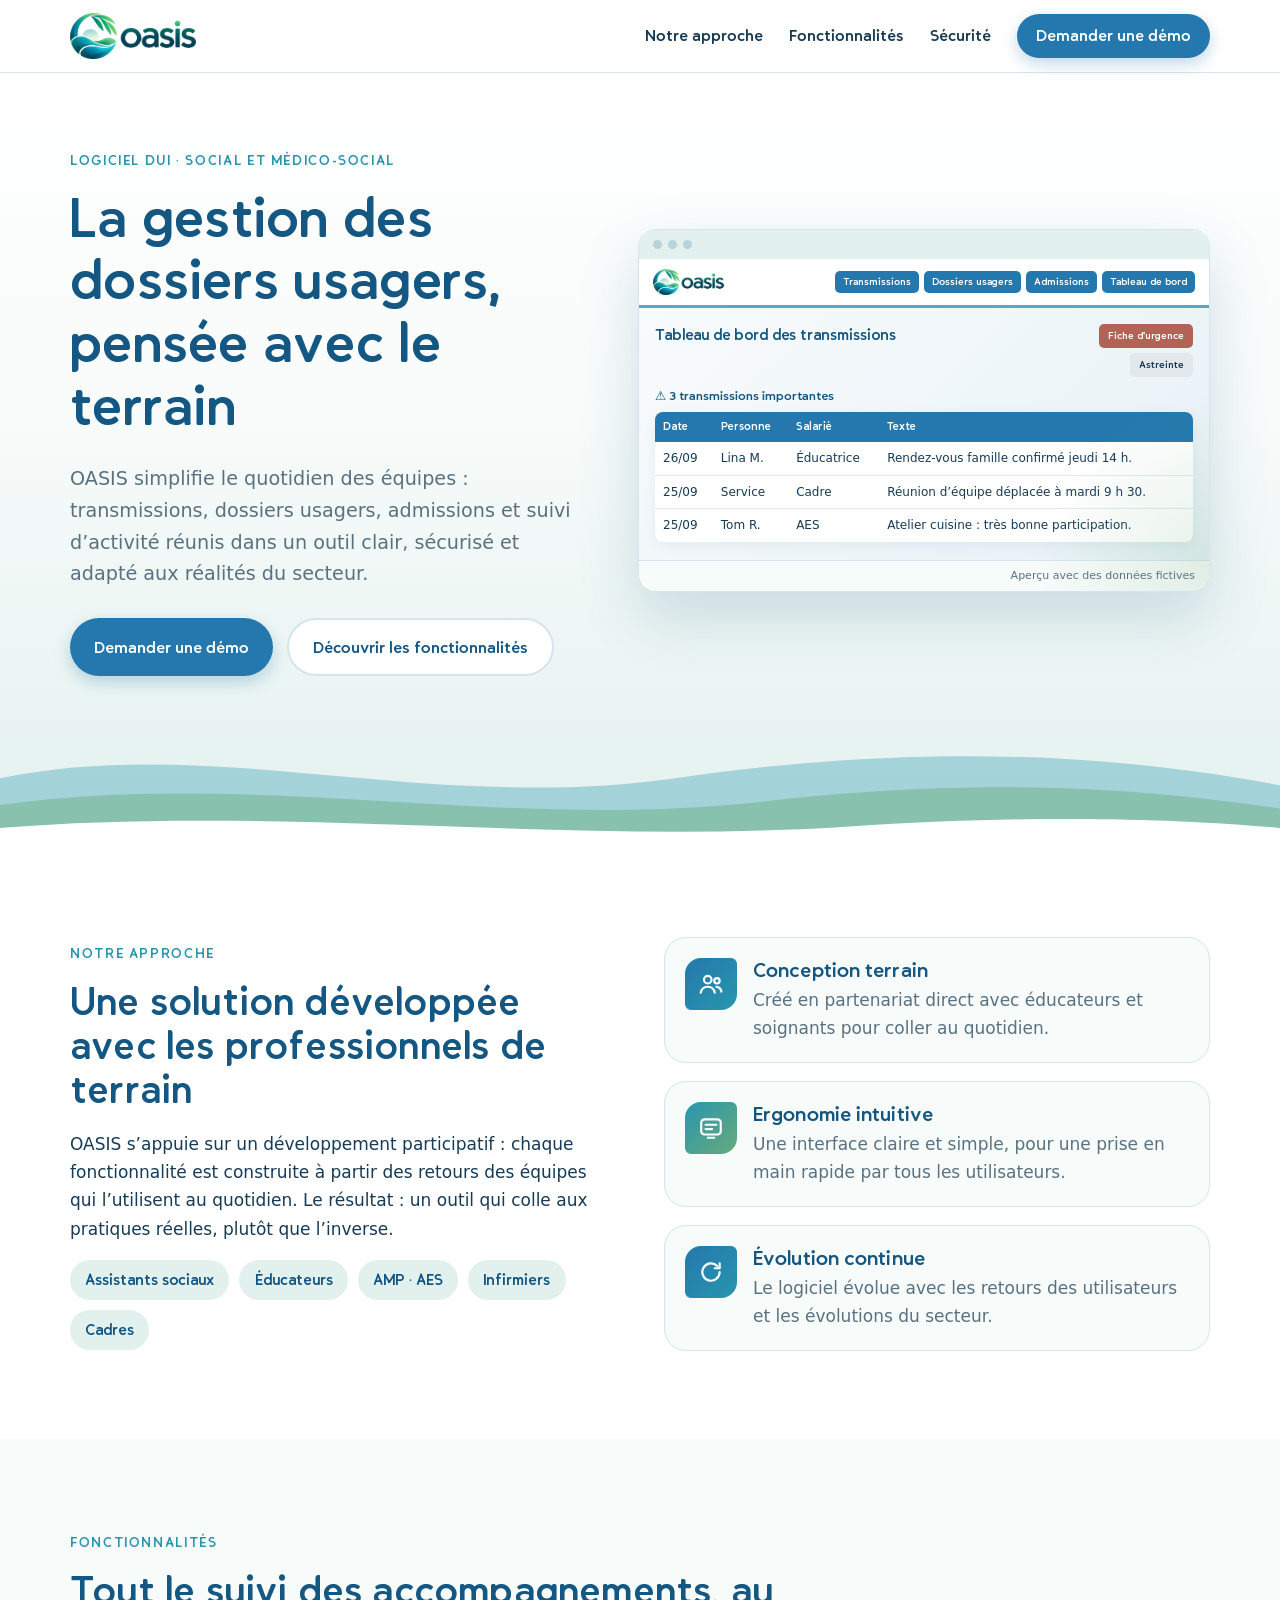
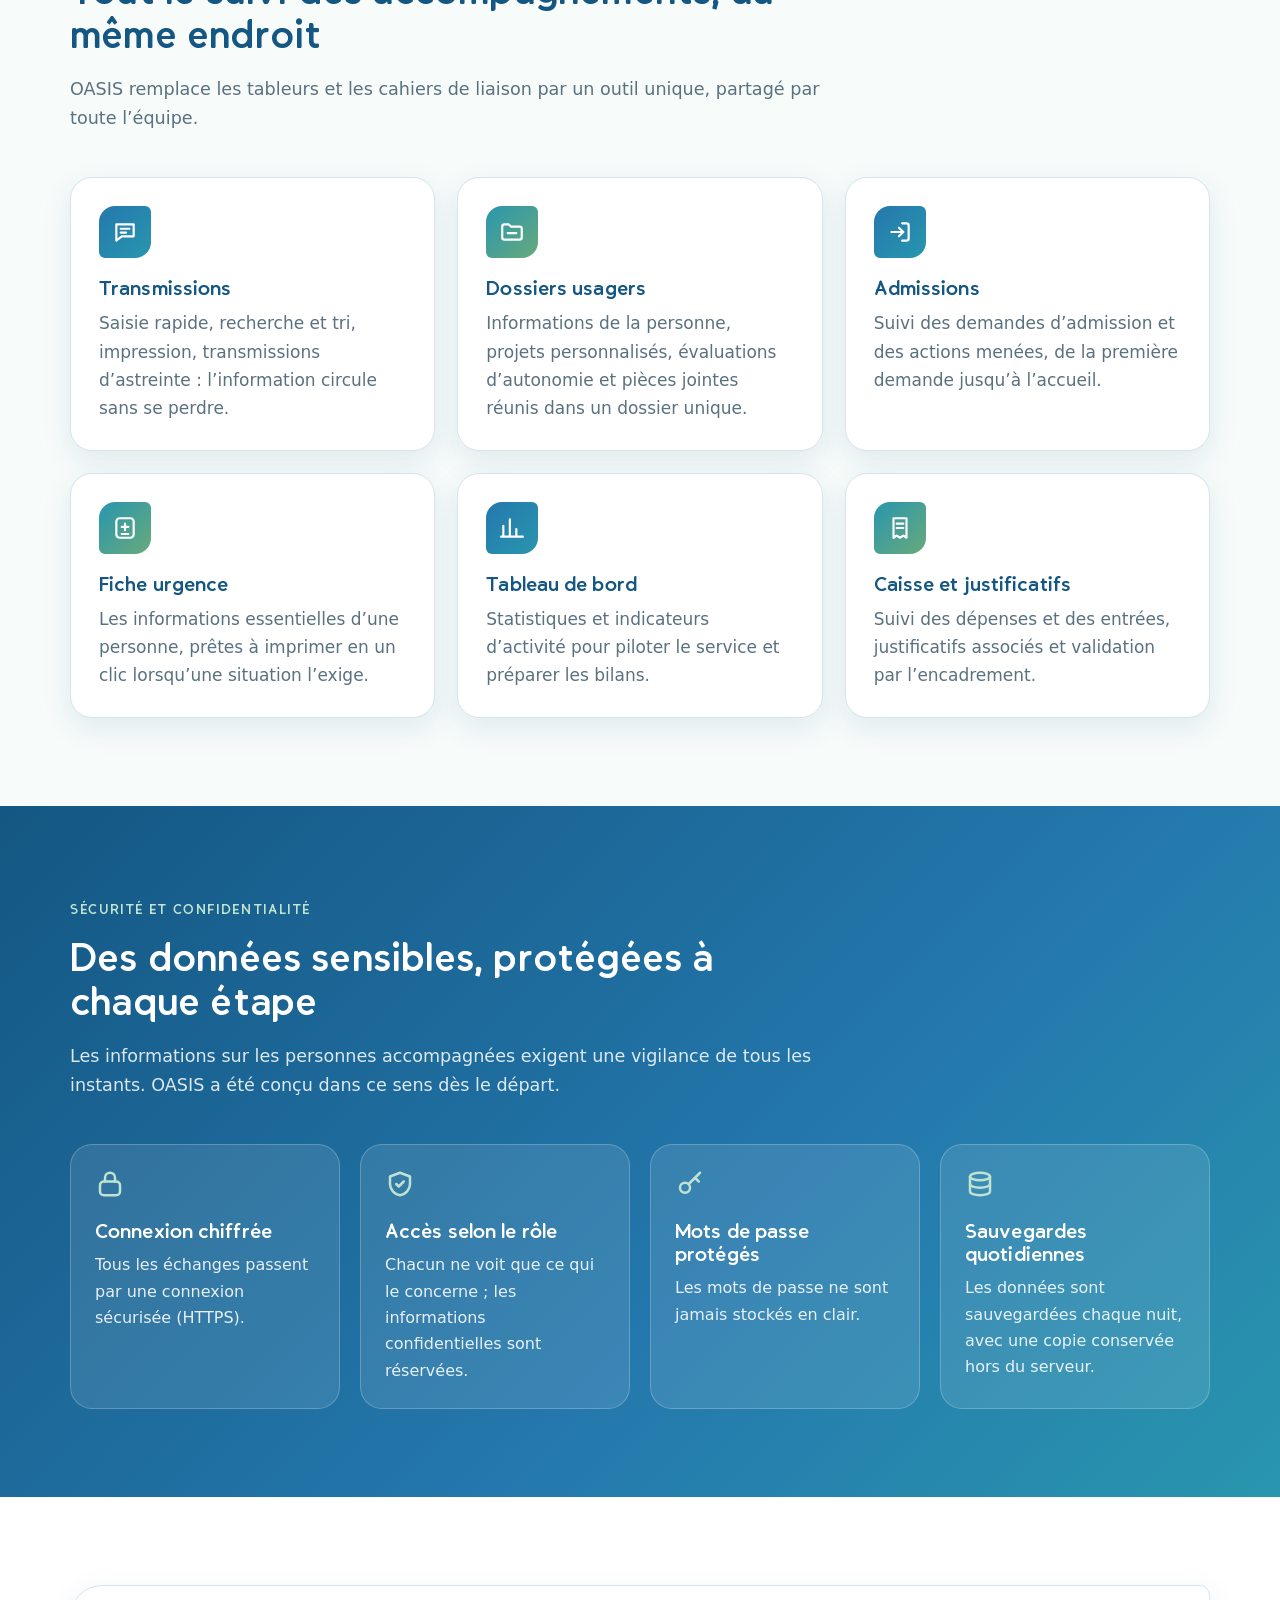
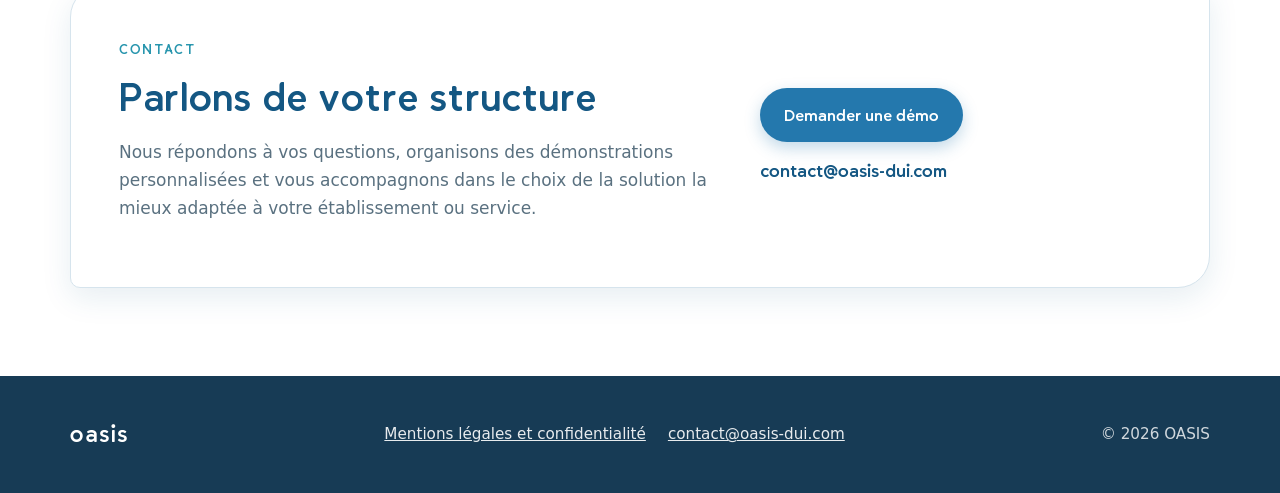
==== index.html @ 498d7416 "Site de présentation OASIS Page d'accueil (approche, fonctionnalités, sécurité, contact) et mentions" ====
<!DOCTYPE html>
<html lang="fr">
<head>
    <meta charset="utf-8">
    <meta name="viewport" content="width=device-width, initial-scale=1">
    <title>OASIS — Logiciel DUI pour le social et le médico-social</title>
    <meta name="description" content="OASIS, logiciel de dossier usager informatisé (DUI) conçu avec les équipes de terrain du social et du médico-social : transmissions, dossiers usagers, admissions, fiche urgence, tableau de bord.">
    <link rel="canonical" href="https://www.oasis-dui.com/">
    <meta property="og:title" content="OASIS — Logiciel DUI pour le social et le médico-social">
    <meta property="og:description" content="Un logiciel de dossier usager informatisé pensé avec et pour les équipes de terrain.">
    <meta property="og:image" content="https://www.oasis-dui.com/assets/img/logo-oasis.png">
    <meta property="og:type" content="website">
    <meta name="theme-color" content="#145783">
    <link rel="icon" type="image/png" sizes="32x32" href="assets/img/favicon-32.png">
    <link rel="apple-touch-icon" href="assets/img/apple-touch-icon.png">
    <link rel="preload" href="assets/fonts/Oasis-Bold.woff" as="font" type="font/woff" crossorigin>
    <link rel="stylesheet" href="assets/css/style.css">
</head>
<body>
<a class="lien-evitement" href="#contenu">Aller au contenu</a>

<header class="entete">
    <div class="conteneur">
        <a class="entete-logo" href="./" aria-label="OASIS, accueil">
            <img src="assets/img/logo-oasis-640.png" alt="OASIS" width="640" height="233">
        </a>
        <nav class="navigation" aria-label="Navigation principale">
            <a href="#approche">Notre approche</a>
            <a href="#fonctionnalites">Fonctionnalités</a>
            <a href="#securite">Sécurité</a>
            <a class="bouton bouton-principal" href="#contact">Demander une démo</a>
        </nav>
    </div>
</header>

<main id="contenu">

    <!-- Héros -->
    <section class="heros">
        <div class="conteneur heros-grille">
            <div>
                <span class="surtitre">Logiciel DUI · social et médico-social</span>
                <h1>La gestion des dossiers usagers, pensée avec le terrain</h1>
                <p class="accroche">OASIS simplifie le quotidien des équipes : transmissions, dossiers usagers, admissions et suivi d’activité réunis dans un outil clair, sécurisé et adapté aux réalités du secteur.</p>
                <div class="heros-actions">
                    <a class="bouton bouton-principal" href="#contact">Demander une démo</a>
                    <a class="bouton bouton-secondaire" href="#fonctionnalites">Découvrir les fonctionnalités</a>
                </div>
            </div>
            <figure class="maquette" role="img" aria-label="Aperçu du tableau de bord des transmissions d’OASIS (données fictives)">
                <div class="maquette-barre" aria-hidden="true"><span></span><span></span><span></span></div>
                <div class="maquette-app" aria-hidden="true">
                    <div class="maquette-entete">
                        <img src="assets/img/logo-oasis-640.png" alt="" width="640" height="233">
                        <div class="maquette-menu">
                            <span>Transmissions</span><span>Dossiers usagers</span><span>Admissions</span><span>Tableau de bord</span>
                        </div>
                    </div>
                    <div class="maquette-corps">
                        <div class="maquette-titre">
                            <strong>Tableau de bord des transmissions</strong>
                            <div class="maquette-boutons">
                                <span class="maquette-urgence">Fiche d’urgence</span>
                                <span class="maquette-astreinte">Astreinte</span>
                            </div>
                        </div>
                        <p class="maquette-alerte">⚠ 3 transmissions importantes</p>
                        <table>
                            <thead><tr><th>Date</th><th>Personne</th><th class="col-salarie">Salarié</th><th>Texte</th></tr></thead>
                            <tbody>
                                <tr><td>26/09</td><td>Lina M.</td><td class="col-salarie">Éducatrice</td><td>Rendez-vous famille confirmé jeudi 14 h.</td></tr>
                                <tr><td>25/09</td><td>Service</td><td class="col-salarie">Cadre</td><td>Réunion d’équipe déplacée à mardi 9 h 30.</td></tr>
                                <tr><td>25/09</td><td>Tom R.</td><td class="col-salarie">AES</td><td>Atelier cuisine : très bonne participation.</td></tr>
                            </tbody>
                        </table>
                    </div>
                </div>
                <figcaption>Aperçu avec des données fictives</figcaption>
            </figure>
        </div>
        <svg class="vagues" viewBox="0 0 1440 150" preserveAspectRatio="none" aria-hidden="true">
            <path fill="#2996ae" fill-opacity=".35" d="M0,70 C240,20 480,110 760,70 C1020,32 1240,40 1440,78 L1440,150 L0,150 Z"/>
            <path fill="#68aa7b" fill-opacity=".45" d="M0,100 C300,60 560,130 860,96 C1120,66 1300,84 1440,104 L1440,150 L0,150 Z"/>
            <path fill="#ffffff" d="M0,126 C320,100 640,146 960,124 C1180,110 1330,116 1440,126 L1440,150 L0,150 Z"/>
        </svg>
    </section>

    <!-- Approche terrain -->
    <section class="section section-claire" id="approche">
        <div class="conteneur approche-grille">
            <div>
                <span class="surtitre">Notre approche</span>
                <h2>Une solution développée avec les professionnels de terrain</h2>
                <p>OASIS s’appuie sur un développement participatif : chaque fonctionnalité est construite à partir des retours des équipes qui l’utilisent au quotidien. Le résultat : un outil qui colle aux pratiques réelles, plutôt que l’inverse.</p>
                <ul class="metiers" aria-label="Métiers associés à la conception">
                    <li>Assistants sociaux</li>
                    <li>Éducateurs</li>
                    <li>AMP · AES</li>
                    <li>Infirmiers</li>
                    <li>Cadres</li>
                </ul>
            </div>
            <div class="valeurs">
                <div class="valeur">
                    <div class="pastille" aria-hidden="true">
                        <svg viewBox="0 0 24 24" fill="none" stroke="currentColor" stroke-width="2" stroke-linecap="round" stroke-linejoin="round"><circle cx="9" cy="8" r="3.5"/><path d="M2.5 20c.8-3.6 3.4-5.5 6.5-5.5s5.7 1.9 6.5 5.5"/><circle cx="17.5" cy="9" r="2.5"/><path d="M17 14.6c2.4.2 4 1.7 4.6 4.4"/></svg>
                    </div>
                    <div>
                        <h3>Conception terrain</h3>
                        <p>Créé en partenariat direct avec éducateurs et soignants pour coller au quotidien.</p>
                    </div>
                </div>
                <div class="valeur">
                    <div class="pastille pastille-verte" aria-hidden="true">
                        <svg viewBox="0 0 24 24" fill="none" stroke="currentColor" stroke-width="2" stroke-linecap="round" stroke-linejoin="round"><rect x="3" y="4" width="18" height="14" rx="3"/><path d="M7 9h10M7 13h6"/><path d="M9 21h6"/></svg>
                    </div>
                    <div>
                        <h3>Ergonomie intuitive</h3>
                        <p>Une interface claire et simple, pour une prise en main rapide par tous les utilisateurs.</p>
                    </div>
                </div>
                <div class="valeur">
                    <div class="pastille" aria-hidden="true">
                        <svg viewBox="0 0 24 24" fill="none" stroke="currentColor" stroke-width="2" stroke-linecap="round" stroke-linejoin="round"><path d="M20 12a8 8 0 1 1-2.3-5.6"/><path d="M20 4v4.5h-4.5"/></svg>
                    </div>
                    <div>
                        <h3>Évolution continue</h3>
                        <p>Le logiciel évolue avec les retours des utilisateurs et les évolutions du secteur.</p>
                    </div>
                </div>
            </div>
        </div>
    </section>

    <!-- Fonctionnalités -->
    <section class="section" id="fonctionnalites">
        <div class="conteneur">
            <div class="section-entete">
                <span class="surtitre">Fonctionnalités</span>
                <h2>Tout le suivi des accompagnements, au même endroit</h2>
                <p>OASIS remplace les tableurs et les cahiers de liaison par un outil unique, partagé par toute l’équipe.</p>
            </div>
            <div class="cartes">
                <article class="carte">
                    <div class="pastille" aria-hidden="true">
                        <svg viewBox="0 0 24 24" fill="none" stroke="currentColor" stroke-width="2" stroke-linecap="round" stroke-linejoin="round"><path d="M4 5h16v11H9l-5 4z"/><path d="M8 9h8M8 12.5h5"/></svg>
                    </div>
                    <h3>Transmissions</h3>
                    <p>Saisie rapide, recherche et tri, impression, transmissions d’astreinte : l’information circule sans se perdre.</p>
                </article>
                <article class="carte">
                    <div class="pastille pastille-verte" aria-hidden="true">
                        <svg viewBox="0 0 24 24" fill="none" stroke="currentColor" stroke-width="2" stroke-linecap="round" stroke-linejoin="round"><path d="M3 7a2 2 0 0 1 2-2h4l2 2h8a2 2 0 0 1 2 2v8a2 2 0 0 1-2 2H5a2 2 0 0 1-2-2z"/><path d="M8 13h8"/></svg>
                    </div>
                    <h3>Dossiers usagers</h3>
                    <p>Informations de la personne, projets personnalisés, évaluations d’autonomie et pièces jointes réunis dans un dossier unique.</p>
                </article>
                <article class="carte">
                    <div class="pastille" aria-hidden="true">
                        <svg viewBox="0 0 24 24" fill="none" stroke="currentColor" stroke-width="2" stroke-linecap="round" stroke-linejoin="round"><path d="M14 4h4a2 2 0 0 1 2 2v12a2 2 0 0 1-2 2h-4"/><path d="M4 12h11"/><path d="M11 8l4 4-4 4"/></svg>
                    </div>
                    <h3>Admissions</h3>
                    <p>Suivi des demandes d’admission et des actions menées, de la première demande jusqu’à l’accueil.</p>
                </article>
                <article class="carte">
                    <div class="pastille pastille-verte" aria-hidden="true">
                        <svg viewBox="0 0 24 24" fill="none" stroke="currentColor" stroke-width="2" stroke-linecap="round" stroke-linejoin="round"><rect x="4" y="3" width="16" height="18" rx="3"/><path d="M12 8v6M9 11h6"/><path d="M9 17.5h6"/></svg>
                    </div>
                    <h3>Fiche urgence</h3>
                    <p>Les informations essentielles d’une personne, prêtes à imprimer en un clic lorsqu’une situation l’exige.</p>
                </article>
                <article class="carte">
                    <div class="pastille" aria-hidden="true">
                        <svg viewBox="0 0 24 24" fill="none" stroke="currentColor" stroke-width="2" stroke-linecap="round" stroke-linejoin="round"><path d="M4 20V10M10 20V4M16 20v-7M22 20H2"/></svg>
                    </div>
                    <h3>Tableau de bord</h3>
                    <p>Statistiques et indicateurs d’activité pour piloter le service et préparer les bilans.</p>
                </article>
                <article class="carte">
                    <div class="pastille pastille-verte" aria-hidden="true">
                        <svg viewBox="0 0 24 24" fill="none" stroke="currentColor" stroke-width="2" stroke-linecap="round" stroke-linejoin="round"><path d="M6 3h12v18l-3-2-3 2-3-2-3 2z"/><path d="M9 8h6M9 12h6"/></svg>
                    </div>
                    <h3>Caisse et justificatifs</h3>
                    <p>Suivi des dépenses et des entrées, justificatifs associés et validation par l’encadrement.</p>
                </article>
            </div>
        </div>
    </section>

    <!-- Sécurité -->
    <section class="section securite" id="securite">
        <div class="conteneur">
            <div class="section-entete">
                <span class="surtitre">Sécurité et confidentialité</span>
                <h2>Des données sensibles, protégées à chaque étape</h2>
                <p>Les informations sur les personnes accompagnées exigent une vigilance de tous les instants. OASIS a été conçu dans ce sens dès le départ.</p>
            </div>
            <div class="garanties">
                <div class="garantie">
                    <svg viewBox="0 0 24 24" fill="none" stroke="currentColor" stroke-width="2" stroke-linecap="round" stroke-linejoin="round" aria-hidden="true"><rect x="4" y="10" width="16" height="11" rx="3"/><path d="M8 10V7a4 4 0 0 1 8 0v3"/></svg>
                    <h3>Connexion chiffrée</h3>
                    <p>Tous les échanges passent par une connexion sécurisée (HTTPS).</p>
                </div>
                <div class="garantie">
                    <svg viewBox="0 0 24 24" fill="none" stroke="currentColor" stroke-width="2" stroke-linecap="round" stroke-linejoin="round" aria-hidden="true"><path d="M12 3l8 3v6c0 4.5-3.4 8.2-8 9-4.6-.8-8-4.5-8-9V6z"/><path d="M9 12l2 2 4-4"/></svg>
                    <h3>Accès selon le rôle</h3>
                    <p>Chacun ne voit que ce qui le concerne ; les informations confidentielles sont réservées.</p>
                </div>
                <div class="garantie">
                    <svg viewBox="0 0 24 24" fill="none" stroke="currentColor" stroke-width="2" stroke-linecap="round" stroke-linejoin="round" aria-hidden="true"><circle cx="8" cy="15" r="4"/><path d="M11 12l9-9M16 7l3 3"/></svg>
                    <h3>Mots de passe protégés</h3>
                    <p>Les mots de passe ne sont jamais stockés en clair.</p>
                </div>
                <div class="garantie">
                    <svg viewBox="0 0 24 24" fill="none" stroke="currentColor" stroke-width="2" stroke-linecap="round" stroke-linejoin="round" aria-hidden="true"><ellipse cx="12" cy="6" rx="8" ry="3"/><path d="M4 6v6c0 1.7 3.6 3 8 3s8-1.3 8-3V6"/><path d="M4 12v6c0 1.7 3.6 3 8 3s8-1.3 8-3v-6"/></svg>
                    <h3>Sauvegardes quotidiennes</h3>
                    <p>Les données sont sauvegardées chaque nuit, avec une copie conservée hors du serveur.</p>
                </div>
            </div>
        </div>
    </section>

    <!-- Contact -->
    <section class="section section-claire" id="contact">
        <div class="conteneur">
            <div class="contact-bloc">
                <div>
                    <span class="surtitre">Contact</span>
                    <h2>Parlons de votre structure</h2>
                    <p>Nous répondons à vos questions, organisons des démonstrations personnalisées et vous accompagnons dans le choix de la solution la mieux adaptée à votre établissement ou service.</p>
                </div>
                <div class="contact-actions">
                    <a class="bouton bouton-principal" href="mailto:contact@oasis-dui.com?subject=Demande%20de%20d%C3%A9monstration%20OASIS">Demander une démo</a>
                    <a class="adresse-courriel" href="mailto:contact@oasis-dui.com">contact@oasis-dui.com</a>
                </div>
            </div>
        </div>
    </section>

</main>

<footer class="pied">
    <div class="conteneur">
        <span class="pied-marque">oasis</span>
        <nav class="pied-liens" aria-label="Liens du pied de page">
            <a href="mentions-legales.html">Mentions légales et confidentialité</a>
            <a href="mailto:contact@oasis-dui.com">contact@oasis-dui.com</a>
        </nav>
        <span>© 2026 OASIS</span>
    </div>
</footer>

</body>
</html>
---- assets/css/style.css ----
/* OASIS — site de présentation
   Identité : logo bleu/vert, police Oasis, palette apaisée (bleu pétrole, turquoise, vert doux) */

@font-face {
    font-family: "Oasis";
    src: url("../fonts/Oasis-Bold.woff") format("woff"),
         url("../fonts/Oasis-Bold.ttf") format("truetype");
    font-weight: 700;
    font-style: normal;
    font-display: swap;
}

:root {
    --petrole: #145783;
    --bleu: #2478ad;
    --turquoise: #2996ae;
    --vert: #68aa7b;
    --vert-fonce: #4c9b76;
    --encre: #173b55;
    --gris: #5a7180;
    --creme: #f7fbfa;
    --sable: #e3f1ee;
    --bord: #d6e4ed;
    --blanc: #ffffff;

    --titre: "Oasis", "Trebuchet MS", system-ui, sans-serif;
    --texte: system-ui, -apple-system, "Segoe UI", Roboto, "Helvetica Neue", Arial, sans-serif;

    --rayon: 22px;
    --ombre: 0 10px 30px rgba(20, 87, 131, .10);
    --largeur: 1140px;
}

* { box-sizing: border-box; }

html { scroll-behavior: smooth; scroll-padding-top: 84px; }

body {
    margin: 0;
    font-family: var(--texte);
    font-size: 1.0625rem;
    line-height: 1.65;
    color: var(--encre);
    background: var(--creme);
    -webkit-font-smoothing: antialiased;
}

img { max-width: 100%; height: auto; display: block; }

a { color: var(--bleu); }
a:hover { color: var(--petrole); }

h1, h2, h3 {
    font-family: var(--titre);
    font-weight: 700;
    color: var(--petrole);
    line-height: 1.15;
    margin: 0 0 .5em;
    letter-spacing: .005em;
}
h1 { font-size: clamp(2.1rem, 4.6vw, 3.4rem); }
h2 { font-size: clamp(1.7rem, 3.2vw, 2.4rem); }
h3 { font-size: 1.25rem; }

p { margin: 0 0 1em; }

.conteneur {
    width: min(var(--largeur), 100% - 32px);
    margin-inline: auto;
}

.surtitre {
    display: inline-block;
    font-family: var(--titre);
    font-size: .85rem;
    letter-spacing: .12em;
    text-transform: uppercase;
    color: var(--turquoise);
    margin-bottom: .9rem;
}

.lien-evitement {
    position: absolute;
    left: -9999px;
}
.lien-evitement:focus {
    left: 16px; top: 12px; z-index: 100;
    background: var(--blanc); padding: 8px 14px; border-radius: 8px;
}

/* ---------- Boutons ---------- */
.bouton {
    display: inline-flex;
    align-items: center;
    gap: .5em;
    padding: .85em 1.5em;
    border-radius: 999px;
    font-family: var(--titre);
    font-size: 1rem;
    text-decoration: none;
    transition: background .18s ease, transform .18s ease, box-shadow .18s ease;
}
.bouton-principal {
    background: var(--bleu);
    color: var(--blanc);
    box-shadow: 0 6px 16px rgba(36, 120, 173, .28);
}
.bouton-principal:hover { background: var(--petrole); color: var(--blanc); transform: translateY(-1px); }
.bouton-secondaire {
    background: var(--blanc);
    color: var(--petrole);
    border: 2px solid var(--bord);
}
.bouton-secondaire:hover { border-color: var(--turquoise); color: var(--petrole); }
.bouton:focus-visible { outline: 3px solid var(--turquoise); outline-offset: 3px; }

/* ---------- En-tête ---------- */
.entete {
    position: sticky;
    top: 0;
    z-index: 50;
    background: rgba(255, 255, 255, .94);
    backdrop-filter: blur(8px);
    border-bottom: 1px solid var(--bord);
}
.entete .conteneur {
    display: flex;
    align-items: center;
    justify-content: space-between;
    gap: 20px;
    min-height: 72px;
}
.entete-logo img { height: 46px; width: auto; }
.navigation { display: flex; align-items: center; gap: 26px; }
.navigation a {
    font-family: var(--titre);
    font-size: .98rem;
    color: var(--encre);
    text-decoration: none;
}
.navigation a:hover { color: var(--bleu); }
.navigation .bouton { padding: .6em 1.2em; color: var(--blanc); }

/* ---------- Héros ---------- */
.heros {
    position: relative;
    background: linear-gradient(180deg, var(--blanc) 0%, var(--creme) 45%, var(--sable) 100%);
    padding: 72px 0 0;
    overflow: hidden;
}
.heros-grille {
    display: grid;
    grid-template-columns: 1fr 1.1fr;
    align-items: center;
    gap: 48px;
}
.heros .accroche {
    font-size: 1.2rem;
    color: var(--gris);
    max-width: 34em;
}
.heros-actions { display: flex; flex-wrap: wrap; gap: 14px; margin-top: 28px; }
.vagues { display: block; width: 100%; height: auto; margin-top: 40px; }

/* Maquette de l'application (données fictives), reprend le style réel d'OASIS */
.maquette {
    position: relative;
    margin: 0;
    border-radius: 18px;
    background: var(--blanc);
    border: 1px solid var(--bord);
    box-shadow: 0 24px 60px rgba(20, 87, 131, .18);
    overflow: hidden;
    font-size: 12px;
    line-height: 1.4;
}
.maquette::before {
    content: "";
    position: absolute;
    inset: auto -30% -40% auto;
    width: 60%;
    aspect-ratio: 1;
    border-radius: 50%;
    background: radial-gradient(circle, rgba(104, 170, 123, .16), transparent 70%);
    pointer-events: none;
}
.maquette-barre { display: flex; gap: 6px; padding: 10px 14px; background: var(--sable); }
.maquette-barre span { width: 9px; height: 9px; border-radius: 50%; background: #b9d3dc; }
.maquette-entete {
    display: flex;
    align-items: center;
    justify-content: space-between;
    gap: 12px;
    padding: 10px 14px;
    border-bottom: 3px solid #58a8c1;
}
.maquette-entete img { height: 26px; width: auto; }
.maquette-menu { display: flex; gap: 5px; flex-wrap: wrap; justify-content: flex-end; }
.maquette-menu span {
    padding: 4px 8px;
    border-radius: 5px;
    background: var(--bleu);
    color: var(--blanc);
    font-family: var(--titre);
    font-size: 10px;
}
.maquette-corps { padding: 16px 16px 18px; background: linear-gradient(135deg, #f8fbfd 0%, #e7f1f6 100%); }
.maquette-titre { display: flex; align-items: flex-start; justify-content: space-between; gap: 10px; }
.maquette-titre strong { font-family: var(--titre); color: var(--petrole); font-size: 15px; }
.maquette-boutons { display: grid; gap: 5px; justify-items: end; }
.maquette-urgence, .maquette-astreinte {
    padding: 5px 9px;
    border-radius: 5px;
    font-family: var(--titre);
    font-size: 10px;
    white-space: nowrap;
}
.maquette-urgence { background: #b36355; color: var(--blanc); }
.maquette-astreinte { background: #e3e8ec; color: var(--encre); }
.maquette-alerte { margin: 10px 0 8px; font-family: var(--titre); color: var(--petrole); font-size: 12.5px; }
.maquette table {
    width: 100%;
    border-collapse: collapse;
    background: var(--blanc);
    border-radius: 8px;
    overflow: hidden;
    box-shadow: 0 4px 14px rgba(20, 87, 131, .07);
}
.maquette th {
    background: var(--bleu);
    color: var(--blanc);
    text-align: left;
    padding: 7px 8px;
    font-family: var(--titre);
    font-size: 11px;
}
.maquette td { padding: 8px; border-bottom: 1px solid #e1e9f0; vertical-align: top; color: var(--encre); }
.maquette tr:last-child td { border-bottom: 0; }
.maquette figcaption {
    padding: 7px 14px;
    font-size: 11px;
    color: var(--gris);
    background: var(--creme);
    border-top: 1px solid var(--bord);
    text-align: right;
}

/* ---------- Sections ---------- */
.section { padding: 88px 0; }
.section-claire { background: var(--blanc); }
.section-entete { max-width: 46em; margin-bottom: 44px; }
.section-entete p { color: var(--gris); font-size: 1.1rem; }

/* Approche terrain */
.approche-grille {
    display: grid;
    grid-template-columns: 1fr 1fr;
    gap: 48px;
    align-items: center;
}
.metiers { display: flex; flex-wrap: wrap; gap: 10px; list-style: none; padding: 0; margin: 0; }
.metiers li {
    padding: .5em 1em;
    border-radius: 999px;
    background: var(--sable);
    color: var(--petrole);
    font-family: var(--titre);
    font-size: .95rem;
}
.valeurs { display: grid; gap: 18px; }
.valeur {
    display: grid;
    grid-template-columns: 52px 1fr;
    gap: 16px;
    padding: 20px;
    border-radius: var(--rayon);
    background: var(--creme);
    border: 1px solid var(--bord);
}
.valeur h3 { margin-bottom: .25em; }
.valeur p { margin: 0; color: var(--gris); }

.pastille {
    display: grid;
    place-items: center;
    width: 52px;
    height: 52px;
    border-radius: 16px 6px 16px 6px;
    background: linear-gradient(135deg, var(--bleu), var(--turquoise));
    color: var(--blanc);
}
.pastille svg { width: 26px; height: 26px; }
.pastille-verte { background: linear-gradient(135deg, var(--turquoise), var(--vert)); }

/* Fonctionnalités */
.cartes {
    display: grid;
    grid-template-columns: repeat(3, 1fr);
    gap: 22px;
}
.carte {
    padding: 28px;
    border-radius: var(--rayon);
    background: var(--blanc);
    border: 1px solid var(--bord);
    box-shadow: var(--ombre);
    transition: transform .2s ease, box-shadow .2s ease;
}
.carte:hover { transform: translateY(-3px); box-shadow: 0 16px 36px rgba(20, 87, 131, .14); }
.carte .pastille { margin-bottom: 18px; }
.carte p { color: var(--gris); margin: 0; }

/* Sécurité */
.securite {
    position: relative;
    background: linear-gradient(135deg, var(--petrole) 0%, var(--bleu) 60%, var(--turquoise) 100%);
    color: var(--blanc);
}
.securite h2, .securite h3 { color: var(--blanc); }
.securite .surtitre { color: #bfe3d0; }
.securite .section-entete p { color: rgba(255, 255, 255, .85); }
.garanties {
    display: grid;
    grid-template-columns: repeat(4, 1fr);
    gap: 20px;
}
.garantie {
    padding: 24px;
    border-radius: var(--rayon);
    background: rgba(255, 255, 255, .10);
    border: 1px solid rgba(255, 255, 255, .22);
}
.garantie svg { width: 30px; height: 30px; color: #bfe3d0; margin-bottom: 12px; }
.garantie p { margin: 0; color: rgba(255, 255, 255, .88); font-size: 1rem; }

/* Contact */
.contact-bloc {
    display: grid;
    grid-template-columns: 1.2fr .8fr;
    gap: 40px;
    align-items: center;
    padding: 48px;
    border-radius: 32px 10px 32px 10px;
    background: var(--blanc);
    border: 1px solid var(--bord);
    box-shadow: var(--ombre);
}
.contact-bloc p { color: var(--gris); }
.contact-actions { display: grid; gap: 14px; justify-items: start; }
.contact-actions .adresse-courriel {
    font-family: var(--titre);
    font-size: 1.1rem;
    color: var(--petrole);
    text-decoration: none;
}

/* Pied de page */
.pied {
    background: var(--encre);
    color: rgba(255, 255, 255, .8);
    padding: 40px 0;
    font-size: .95rem;
}
.pied .conteneur {
    display: flex;
    flex-wrap: wrap;
    align-items: center;
    justify-content: space-between;
    gap: 20px;
}
.pied a { color: rgba(255, 255, 255, .9); }
.pied a:hover { color: var(--blanc); }
.pied-marque { font-family: var(--titre); font-size: 1.4rem; color: var(--blanc); letter-spacing: .04em; }
.pied-liens { display: flex; gap: 22px; flex-wrap: wrap; }

/* Pages légales */
.page-legale { padding: 64px 0 88px; }
.page-legale .conteneur { max-width: 820px; }
.page-legale h2 { font-size: 1.5rem; margin-top: 2em; }
.page-legale dl { display: grid; grid-template-columns: 220px 1fr; gap: 8px 20px; margin: 0; }
.page-legale dt { font-weight: 600; color: var(--petrole); }
.page-legale dd { margin: 0; }
.a-completer {
    background: #fff2c4;
    border-radius: 4px;
    padding: 0 .3em;
}

/* ---------- Adaptation écrans ---------- */
@media (max-width: 960px) {
    .cartes { grid-template-columns: repeat(2, 1fr); }
    .garanties { grid-template-columns: repeat(2, 1fr); }
}

@media (max-width: 760px) {
    .navigation a:not(.bouton) { display: none; }
    .entete-logo img { height: 38px; }
    .heros { padding-top: 44px; }
    .heros-grille, .approche-grille, .contact-bloc { grid-template-columns: 1fr; }
    .maquette-menu span:nth-child(n+3), .col-salarie { display: none; }
    .section { padding: 64px 0; }
    .cartes, .garanties { grid-template-columns: 1fr; }
    .contact-bloc { padding: 28px 22px; }
    .page-legale dl { grid-template-columns: 1fr; }
    .page-legale dt { margin-top: 10px; }
}

@media (prefers-reduced-motion: reduce) {
    html { scroll-behavior: auto; }
    * { transition: none !important; }
}
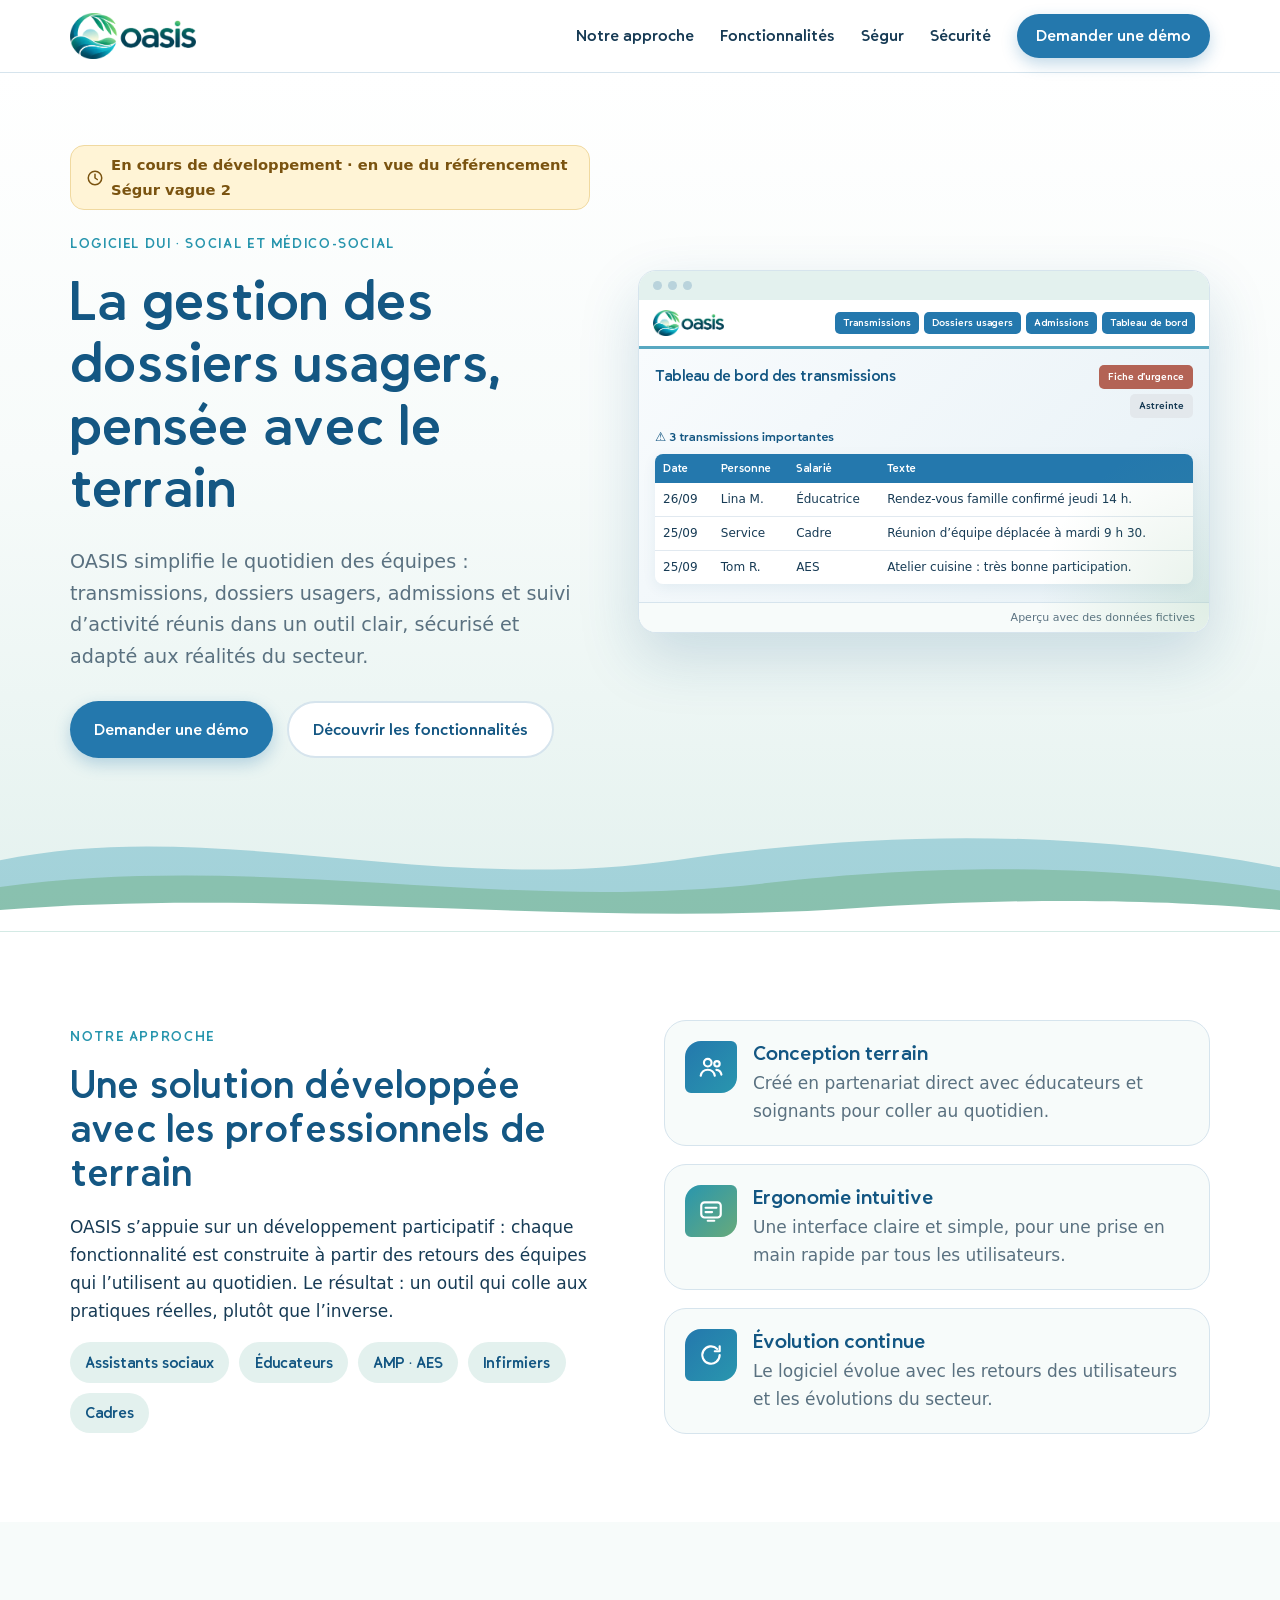
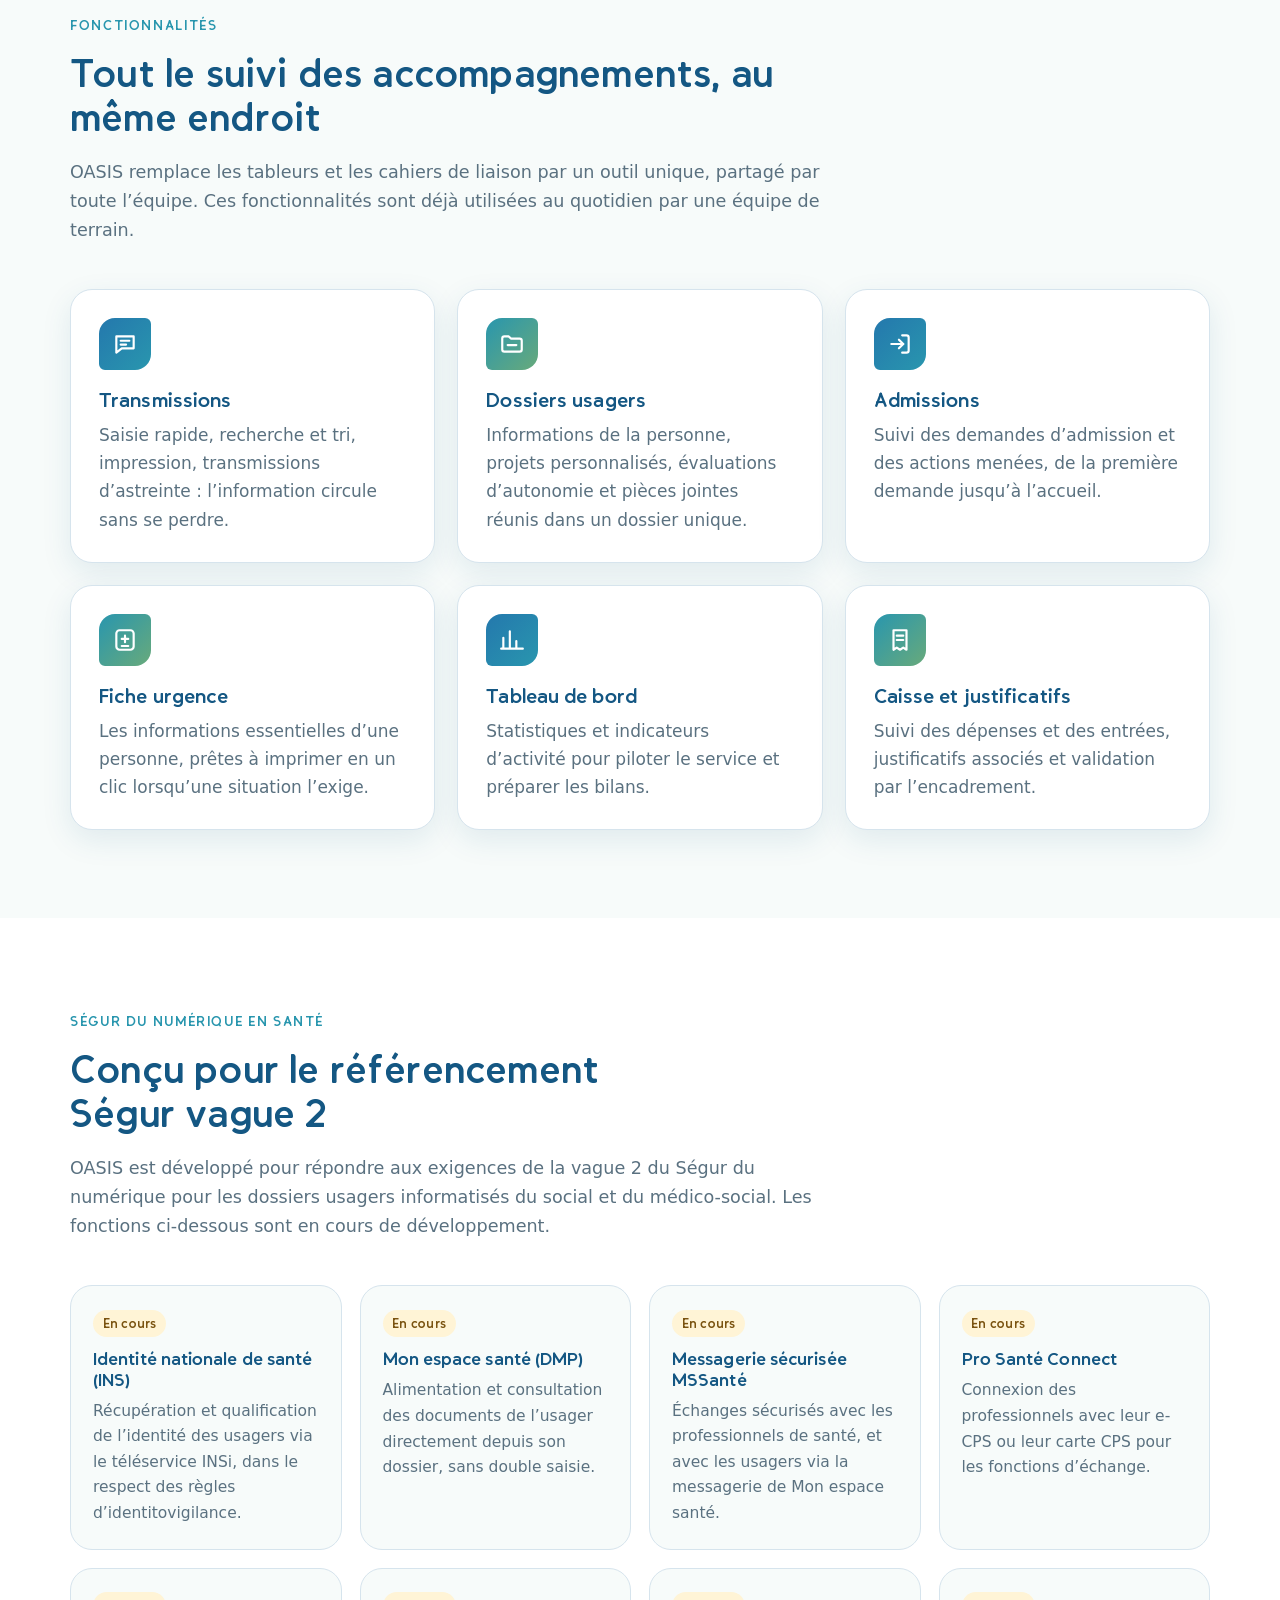
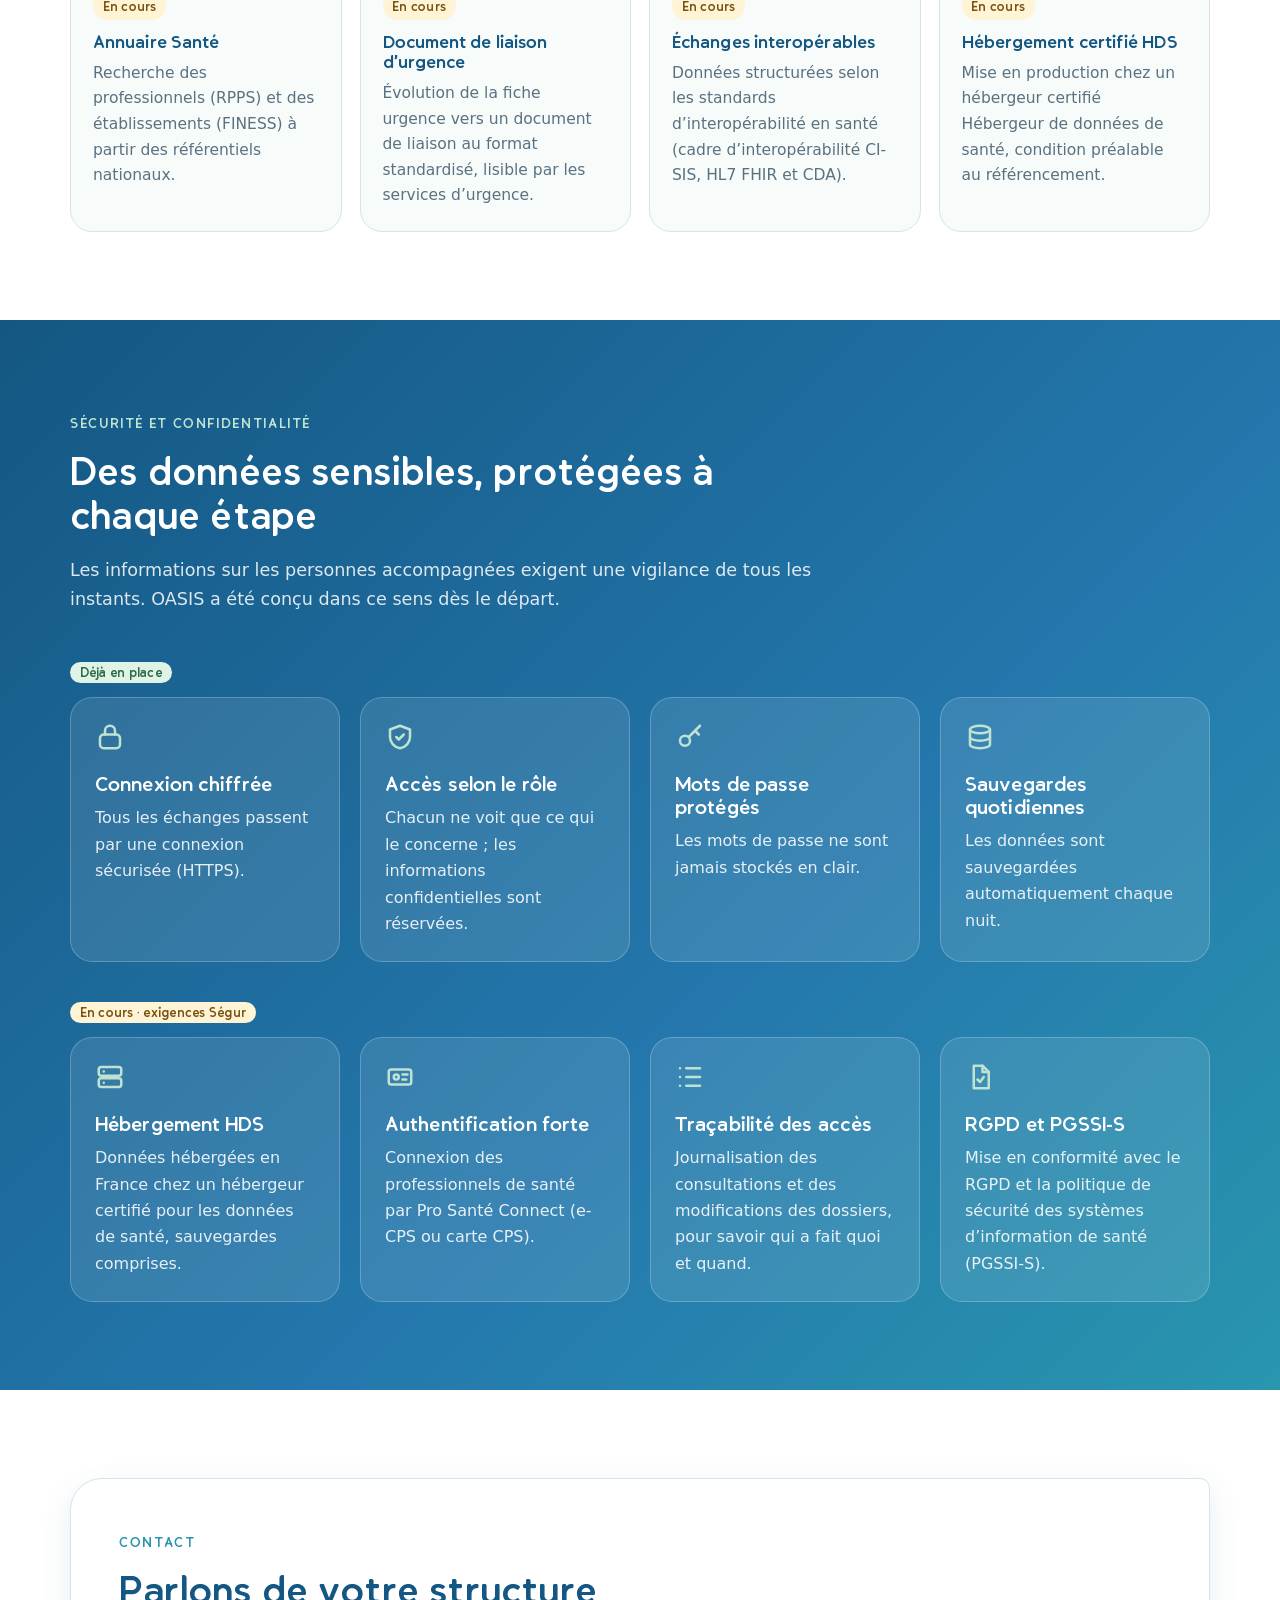
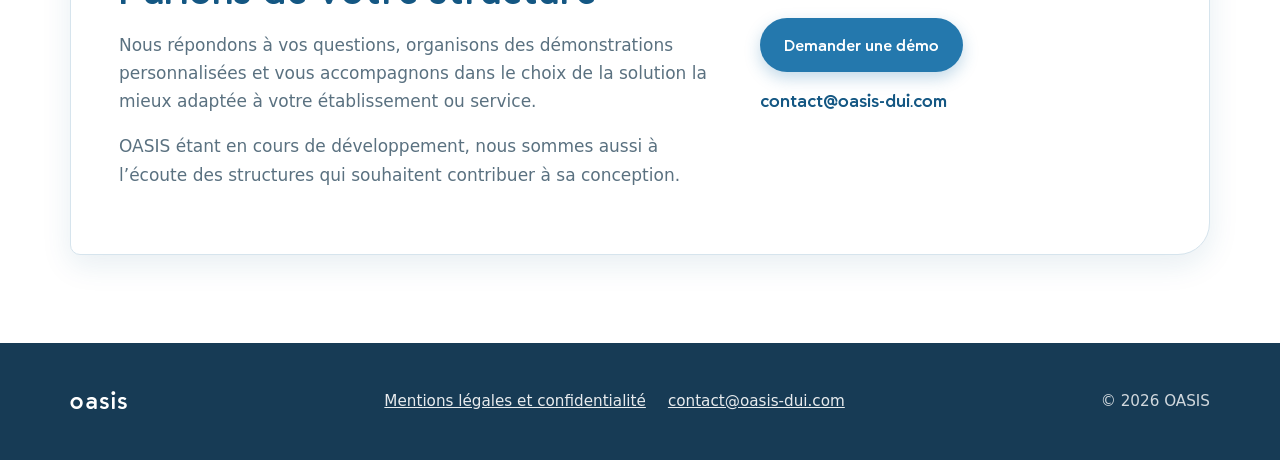
==== commit d9bba3c4: "Statut de développement et feuille de route Ségur vague 2 Bandeau « en cours de développement », sec" ====
--- a/index.html
+++ b/index.html
@@ -4,10 +4,10 @@
     <meta charset="utf-8">
     <meta name="viewport" content="width=device-width, initial-scale=1">
     <title>OASIS — Logiciel DUI pour le social et le médico-social</title>
-    <meta name="description" content="OASIS, logiciel de dossier usager informatisé (DUI) conçu avec les équipes de terrain du social et du médico-social : transmissions, dossiers usagers, admissions, fiche urgence, tableau de bord.">
+    <meta name="description" content="OASIS, logiciel de dossier usager informatisé (DUI) conçu avec les équipes de terrain du social et du médico-social, en cours de développement en vue du référencement Ségur du numérique en santé (vague 2).">
     <link rel="canonical" href="https://www.oasis-dui.com/">
     <meta property="og:title" content="OASIS — Logiciel DUI pour le social et le médico-social">
-    <meta property="og:description" content="Un logiciel de dossier usager informatisé pensé avec et pour les équipes de terrain.">
+    <meta property="og:description" content="Un logiciel de dossier usager informatisé pensé avec et pour les équipes de terrain, développé en vue du référencement Ségur vague 2.">
     <meta property="og:image" content="https://www.oasis-dui.com/assets/img/logo-oasis.png">
     <meta property="og:type" content="website">
     <meta name="theme-color" content="#145783">
@@ -27,6 +27,7 @@
         <nav class="navigation" aria-label="Navigation principale">
             <a href="#approche">Notre approche</a>
             <a href="#fonctionnalites">Fonctionnalités</a>
+            <a href="#segur">Ségur</a>
             <a href="#securite">Sécurité</a>
             <a class="bouton bouton-principal" href="#contact">Demander une démo</a>
         </nav>
@@ -39,6 +40,10 @@
     <section class="heros">
         <div class="conteneur heros-grille">
             <div>
+                <p class="statut-projet">
+                    <svg viewBox="0 0 24 24" fill="none" stroke="currentColor" stroke-width="2" stroke-linecap="round" stroke-linejoin="round" aria-hidden="true"><circle cx="12" cy="12" r="9"/><path d="M12 7v5l3 2"/></svg>
+                    En cours de développement · en vue du référencement Ségur&nbsp;vague&nbsp;2
+                </p>
                 <span class="surtitre">Logiciel DUI · social et médico-social</span>
                 <h1>La gestion des dossiers usagers, pensée avec le terrain</h1>
                 <p class="accroche">OASIS simplifie le quotidien des équipes : transmissions, dossiers usagers, admissions et suivi d’activité réunis dans un outil clair, sécurisé et adapté aux réalités du secteur.</p>
@@ -138,7 +143,7 @@
             <div class="section-entete">
                 <span class="surtitre">Fonctionnalités</span>
                 <h2>Tout le suivi des accompagnements, au même endroit</h2>
-                <p>OASIS remplace les tableurs et les cahiers de liaison par un outil unique, partagé par toute l’équipe.</p>
+                <p>OASIS remplace les tableurs et les cahiers de liaison par un outil unique, partagé par toute l’équipe. Ces fonctionnalités sont déjà utilisées au quotidien par une équipe de terrain.</p>
             </div>
             <div class="cartes">
                 <article class="carte">
@@ -182,6 +187,59 @@
                     </div>
                     <h3>Caisse et justificatifs</h3>
                     <p>Suivi des dépenses et des entrées, justificatifs associés et validation par l’encadrement.</p>
+                </article>
+            </div>
+        </div>
+    </section>
+
+    <!-- Ségur -->
+    <section class="section section-claire" id="segur">
+        <div class="conteneur">
+            <div class="section-entete">
+                <span class="surtitre">Ségur du numérique en santé</span>
+                <h2>Conçu pour le référencement Ségur&nbsp;vague&nbsp;2</h2>
+                <p>OASIS est développé pour répondre aux exigences de la vague&nbsp;2 du Ségur du numérique pour les dossiers usagers informatisés du social et du médico-social. Les fonctions ci-dessous sont en cours de développement.</p>
+            </div>
+            <div class="feuille-route">
+                <article class="jalon">
+                    <span class="etiquette etiquette-encours">En cours</span>
+                    <h3>Identité nationale de santé (INS)</h3>
+                    <p>Récupération et qualification de l’identité des usagers via le téléservice INSi, dans le respect des règles d’identitovigilance.</p>
+                </article>
+                <article class="jalon">
+                    <span class="etiquette etiquette-encours">En cours</span>
+                    <h3>Mon espace santé (DMP)</h3>
+                    <p>Alimentation et consultation des documents de l’usager directement depuis son dossier, sans double saisie.</p>
+                </article>
+                <article class="jalon">
+                    <span class="etiquette etiquette-encours">En cours</span>
+                    <h3>Messagerie sécurisée MSSanté</h3>
+                    <p>Échanges sécurisés avec les professionnels de santé, et avec les usagers via la messagerie de Mon espace santé.</p>
+                </article>
+                <article class="jalon">
+                    <span class="etiquette etiquette-encours">En cours</span>
+                    <h3>Pro Santé Connect</h3>
+                    <p>Connexion des professionnels avec leur e-CPS ou leur carte CPS pour les fonctions d’échange.</p>
+                </article>
+                <article class="jalon">
+                    <span class="etiquette etiquette-encours">En cours</span>
+                    <h3>Annuaire Santé</h3>
+                    <p>Recherche des professionnels (RPPS) et des établissements (FINESS) à partir des référentiels nationaux.</p>
+                </article>
+                <article class="jalon">
+                    <span class="etiquette etiquette-encours">En cours</span>
+                    <h3>Document de liaison d’urgence</h3>
+                    <p>Évolution de la fiche urgence vers un document de liaison au format standardisé, lisible par les services d’urgence.</p>
+                </article>
+                <article class="jalon">
+                    <span class="etiquette etiquette-encours">En cours</span>
+                    <h3>Échanges interopérables</h3>
+                    <p>Données structurées selon les standards d’interopérabilité en santé (cadre d’interopérabilité CI-SIS, HL7 FHIR et CDA).</p>
+                </article>
+                <article class="jalon">
+                    <span class="etiquette etiquette-encours">En cours</span>
+                    <h3>Hébergement certifié HDS</h3>
+                    <p>Mise en production chez un hébergeur certifié Hébergeur de données de santé, condition préalable au référencement.</p>
                 </article>
             </div>
         </div>
@@ -195,26 +253,56 @@
                 <h2>Des données sensibles, protégées à chaque étape</h2>
                 <p>Les informations sur les personnes accompagnées exigent une vigilance de tous les instants. OASIS a été conçu dans ce sens dès le départ.</p>
             </div>
-            <div class="garanties">
-                <div class="garantie">
-                    <svg viewBox="0 0 24 24" fill="none" stroke="currentColor" stroke-width="2" stroke-linecap="round" stroke-linejoin="round" aria-hidden="true"><rect x="4" y="10" width="16" height="11" rx="3"/><path d="M8 10V7a4 4 0 0 1 8 0v3"/></svg>
-                    <h3>Connexion chiffrée</h3>
-                    <p>Tous les échanges passent par une connexion sécurisée (HTTPS).</p>
-                </div>
-                <div class="garantie">
-                    <svg viewBox="0 0 24 24" fill="none" stroke="currentColor" stroke-width="2" stroke-linecap="round" stroke-linejoin="round" aria-hidden="true"><path d="M12 3l8 3v6c0 4.5-3.4 8.2-8 9-4.6-.8-8-4.5-8-9V6z"/><path d="M9 12l2 2 4-4"/></svg>
-                    <h3>Accès selon le rôle</h3>
-                    <p>Chacun ne voit que ce qui le concerne ; les informations confidentielles sont réservées.</p>
-                </div>
-                <div class="garantie">
-                    <svg viewBox="0 0 24 24" fill="none" stroke="currentColor" stroke-width="2" stroke-linecap="round" stroke-linejoin="round" aria-hidden="true"><circle cx="8" cy="15" r="4"/><path d="M11 12l9-9M16 7l3 3"/></svg>
-                    <h3>Mots de passe protégés</h3>
-                    <p>Les mots de passe ne sont jamais stockés en clair.</p>
-                </div>
-                <div class="garantie">
-                    <svg viewBox="0 0 24 24" fill="none" stroke="currentColor" stroke-width="2" stroke-linecap="round" stroke-linejoin="round" aria-hidden="true"><ellipse cx="12" cy="6" rx="8" ry="3"/><path d="M4 6v6c0 1.7 3.6 3 8 3s8-1.3 8-3V6"/><path d="M4 12v6c0 1.7 3.6 3 8 3s8-1.3 8-3v-6"/></svg>
-                    <h3>Sauvegardes quotidiennes</h3>
-                    <p>Les données sont sauvegardées chaque nuit, avec une copie conservée hors du serveur.</p>
+            <div class="garanties-groupes">
+                <div>
+                    <h3 class="garanties-titre"><span class="etiquette etiquette-ok">Déjà en place</span></h3>
+                    <div class="garanties">
+                        <div class="garantie">
+                            <svg viewBox="0 0 24 24" fill="none" stroke="currentColor" stroke-width="2" stroke-linecap="round" stroke-linejoin="round" aria-hidden="true"><rect x="4" y="10" width="16" height="11" rx="3"/><path d="M8 10V7a4 4 0 0 1 8 0v3"/></svg>
+                            <h3>Connexion chiffrée</h3>
+                            <p>Tous les échanges passent par une connexion sécurisée (HTTPS).</p>
+                        </div>
+                        <div class="garantie">
+                            <svg viewBox="0 0 24 24" fill="none" stroke="currentColor" stroke-width="2" stroke-linecap="round" stroke-linejoin="round" aria-hidden="true"><path d="M12 3l8 3v6c0 4.5-3.4 8.2-8 9-4.6-.8-8-4.5-8-9V6z"/><path d="M9 12l2 2 4-4"/></svg>
+                            <h3>Accès selon le rôle</h3>
+                            <p>Chacun ne voit que ce qui le concerne ; les informations confidentielles sont réservées.</p>
+                        </div>
+                        <div class="garantie">
+                            <svg viewBox="0 0 24 24" fill="none" stroke="currentColor" stroke-width="2" stroke-linecap="round" stroke-linejoin="round" aria-hidden="true"><circle cx="8" cy="15" r="4"/><path d="M11 12l9-9M16 7l3 3"/></svg>
+                            <h3>Mots de passe protégés</h3>
+                            <p>Les mots de passe ne sont jamais stockés en clair.</p>
+                        </div>
+                        <div class="garantie">
+                            <svg viewBox="0 0 24 24" fill="none" stroke="currentColor" stroke-width="2" stroke-linecap="round" stroke-linejoin="round" aria-hidden="true"><ellipse cx="12" cy="6" rx="8" ry="3"/><path d="M4 6v6c0 1.7 3.6 3 8 3s8-1.3 8-3V6"/><path d="M4 12v6c0 1.7 3.6 3 8 3s8-1.3 8-3v-6"/></svg>
+                            <h3>Sauvegardes quotidiennes</h3>
+                            <p>Les données sont sauvegardées automatiquement chaque nuit.</p>
+                        </div>
+                    </div>
+                </div>
+                <div>
+                    <h3 class="garanties-titre"><span class="etiquette etiquette-encours">En cours · exigences Ségur</span></h3>
+                    <div class="garanties">
+                        <div class="garantie">
+                            <svg viewBox="0 0 24 24" fill="none" stroke="currentColor" stroke-width="2" stroke-linecap="round" stroke-linejoin="round" aria-hidden="true"><rect x="3" y="4" width="18" height="7" rx="2"/><rect x="3" y="13" width="18" height="7" rx="2"/><path d="M7 7.5h.01M7 16.5h.01"/></svg>
+                            <h3>Hébergement HDS</h3>
+                            <p>Données hébergées en France chez un hébergeur certifié pour les données de santé, sauvegardes comprises.</p>
+                        </div>
+                        <div class="garantie">
+                            <svg viewBox="0 0 24 24" fill="none" stroke="currentColor" stroke-width="2" stroke-linecap="round" stroke-linejoin="round" aria-hidden="true"><rect x="3" y="6" width="18" height="12" rx="2"/><circle cx="9" cy="12" r="2"/><path d="M14 10h4M14 14h3"/></svg>
+                            <h3>Authentification forte</h3>
+                            <p>Connexion des professionnels de santé par Pro Santé Connect (e-CPS ou carte CPS).</p>
+                        </div>
+                        <div class="garantie">
+                            <svg viewBox="0 0 24 24" fill="none" stroke="currentColor" stroke-width="2" stroke-linecap="round" stroke-linejoin="round" aria-hidden="true"><path d="M9 5h11M9 12h11M9 19h11"/><path d="M4 5h.01M4 12h.01M4 19h.01"/></svg>
+                            <h3>Traçabilité des accès</h3>
+                            <p>Journalisation des consultations et des modifications des dossiers, pour savoir qui a fait quoi et quand.</p>
+                        </div>
+                        <div class="garantie">
+                            <svg viewBox="0 0 24 24" fill="none" stroke="currentColor" stroke-width="2" stroke-linecap="round" stroke-linejoin="round" aria-hidden="true"><path d="M7 3h7l5 5v13H7z"/><path d="M14 3v5h5"/><path d="M10 14l2 2 3-4"/></svg>
+                            <h3>RGPD et PGSSI-S</h3>
+                            <p>Mise en conformité avec le RGPD et la politique de sécurité des systèmes d’information de santé (PGSSI-S).</p>
+                        </div>
+                    </div>
                 </div>
             </div>
         </div>
@@ -228,6 +316,7 @@
                     <span class="surtitre">Contact</span>
                     <h2>Parlons de votre structure</h2>
                     <p>Nous répondons à vos questions, organisons des démonstrations personnalisées et vous accompagnons dans le choix de la solution la mieux adaptée à votre établissement ou service.</p>
+                    <p>OASIS étant en cours de développement, nous sommes aussi à l’écoute des structures qui souhaitent contribuer à sa conception.</p>
                 </div>
                 <div class="contact-actions">
                     <a class="bouton bouton-principal" href="mailto:contact@oasis-dui.com?subject=Demande%20de%20d%C3%A9monstration%20OASIS">Demander une démo</a>
--- a/assets/css/style.css
+++ b/assets/css/style.css
@@ -333,6 +333,53 @@
 .garantie svg { width: 30px; height: 30px; color: #bfe3d0; margin-bottom: 12px; }
 .garantie p { margin: 0; color: rgba(255, 255, 255, .88); font-size: 1rem; }
 
+/* Statut du projet et étiquettes */
+.statut-projet {
+    display: inline-flex;
+    align-items: center;
+    gap: .5em;
+    margin: 0 0 1.1rem;
+    padding: .5em 1em;
+    border-radius: 14px;
+    background: #fff4d6;
+    border: 1px solid #f0d9a0;
+    color: #7a5310;
+    font-size: .92rem;
+    font-weight: 600;
+}
+.statut-projet svg { width: 18px; height: 18px; flex: 0 0 18px; }
+
+.etiquette {
+    display: inline-block;
+    padding: .25em .75em;
+    border-radius: 999px;
+    font-family: var(--titre);
+    font-size: .8rem;
+    letter-spacing: .02em;
+}
+.etiquette-encours { background: #fff4d6; color: #7a5310; }
+.etiquette-ok { background: #dff3e6; color: #2d6a45; }
+
+/* Feuille de route Ségur */
+.feuille-route {
+    display: grid;
+    grid-template-columns: repeat(4, 1fr);
+    gap: 18px;
+}
+.jalon {
+    padding: 22px;
+    border-radius: var(--rayon);
+    background: var(--creme);
+    border: 1px solid var(--bord);
+}
+.jalon .etiquette { margin-bottom: 12px; }
+.jalon h3 { font-size: 1.1rem; }
+.jalon p { margin: 0; color: var(--gris); font-size: .97rem; }
+
+/* Sécurité : deux groupes */
+.garanties-groupes { display: grid; gap: 36px; }
+.garanties-titre { margin: 0 0 14px; }
+
 /* Contact */
 .contact-bloc {
     display: grid;
@@ -389,7 +436,7 @@
 /* ---------- Adaptation écrans ---------- */
 @media (max-width: 960px) {
     .cartes { grid-template-columns: repeat(2, 1fr); }
-    .garanties { grid-template-columns: repeat(2, 1fr); }
+    .garanties, .feuille-route { grid-template-columns: repeat(2, 1fr); }
 }
 
 @media (max-width: 760px) {
@@ -399,7 +446,8 @@
     .heros-grille, .approche-grille, .contact-bloc { grid-template-columns: 1fr; }
     .maquette-menu span:nth-child(n+3), .col-salarie { display: none; }
     .section { padding: 64px 0; }
-    .cartes, .garanties { grid-template-columns: 1fr; }
+    .cartes, .garanties, .feuille-route { grid-template-columns: 1fr; }
+    .statut-projet { font-size: .85rem; border-radius: 14px; }
     .contact-bloc { padding: 28px 22px; }
     .page-legale dl { grid-template-columns: 1fr; }
     .page-legale dt { margin-top: 10px; }
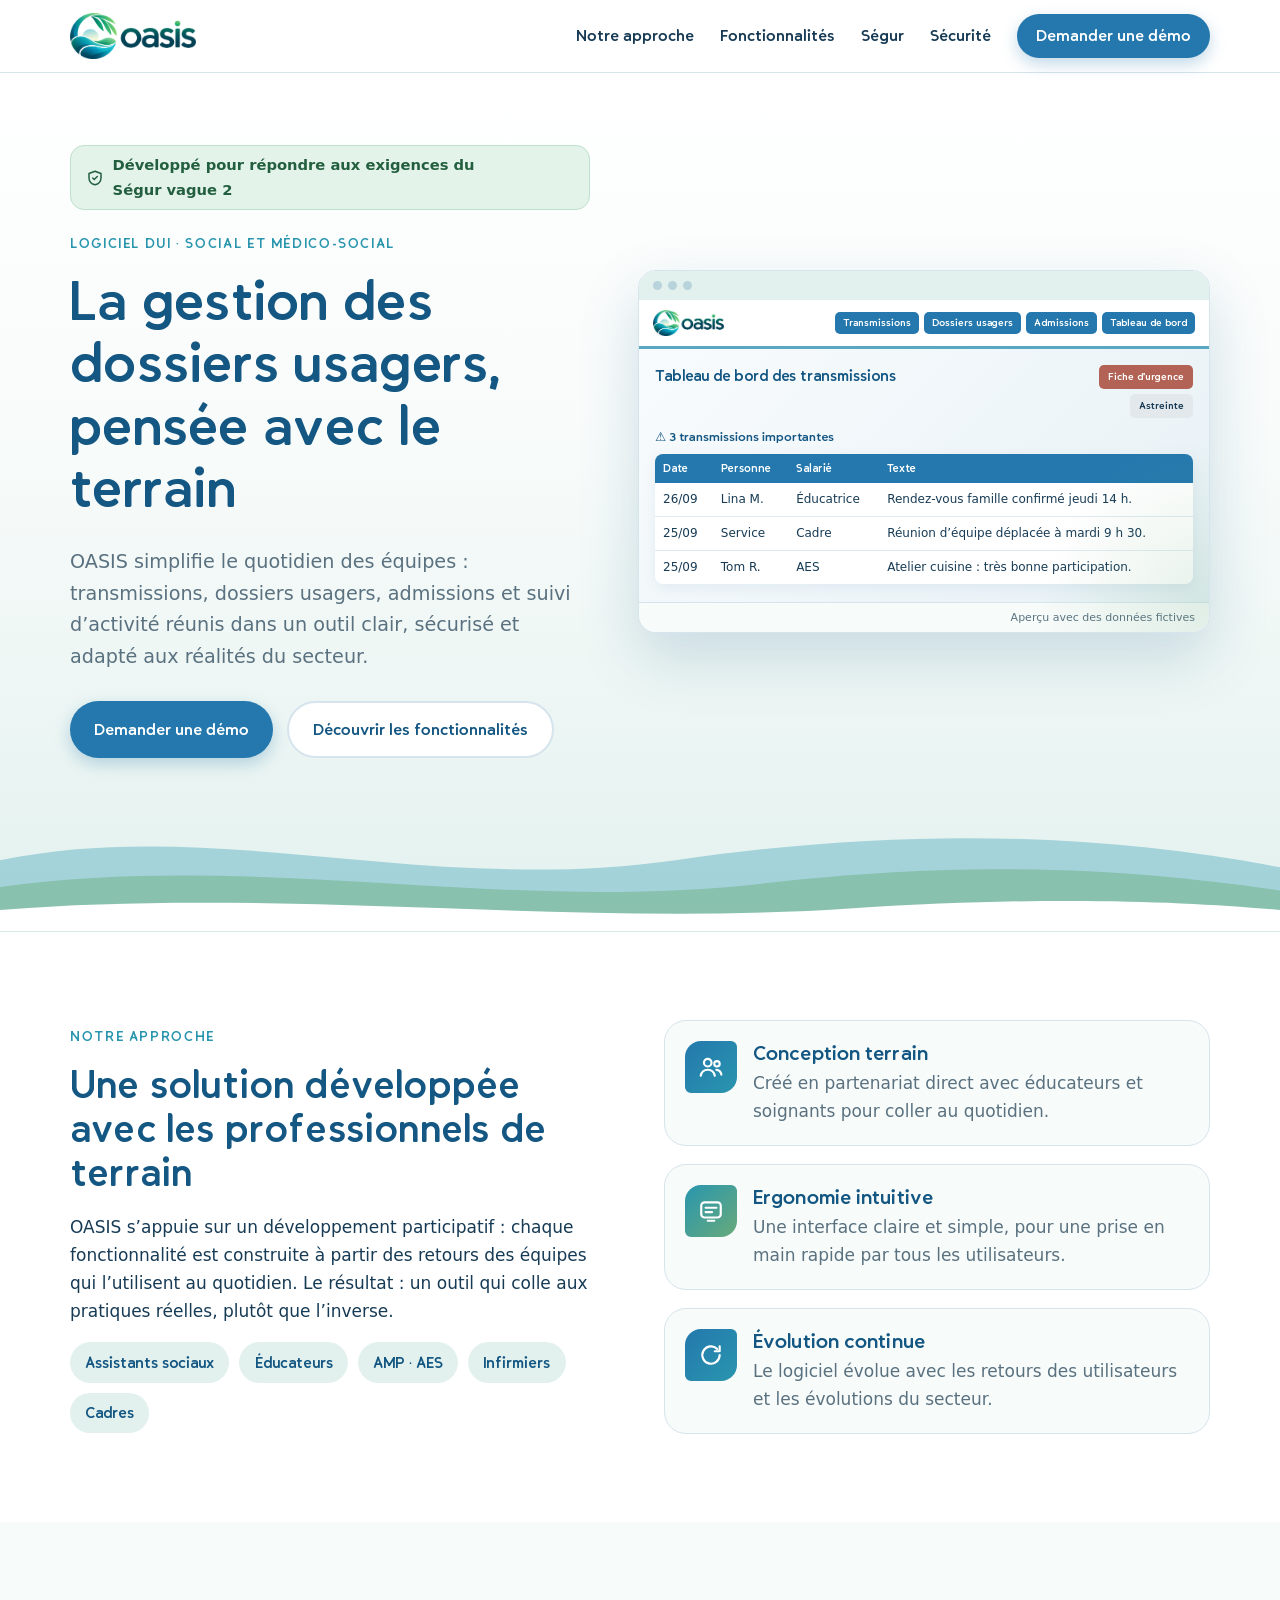
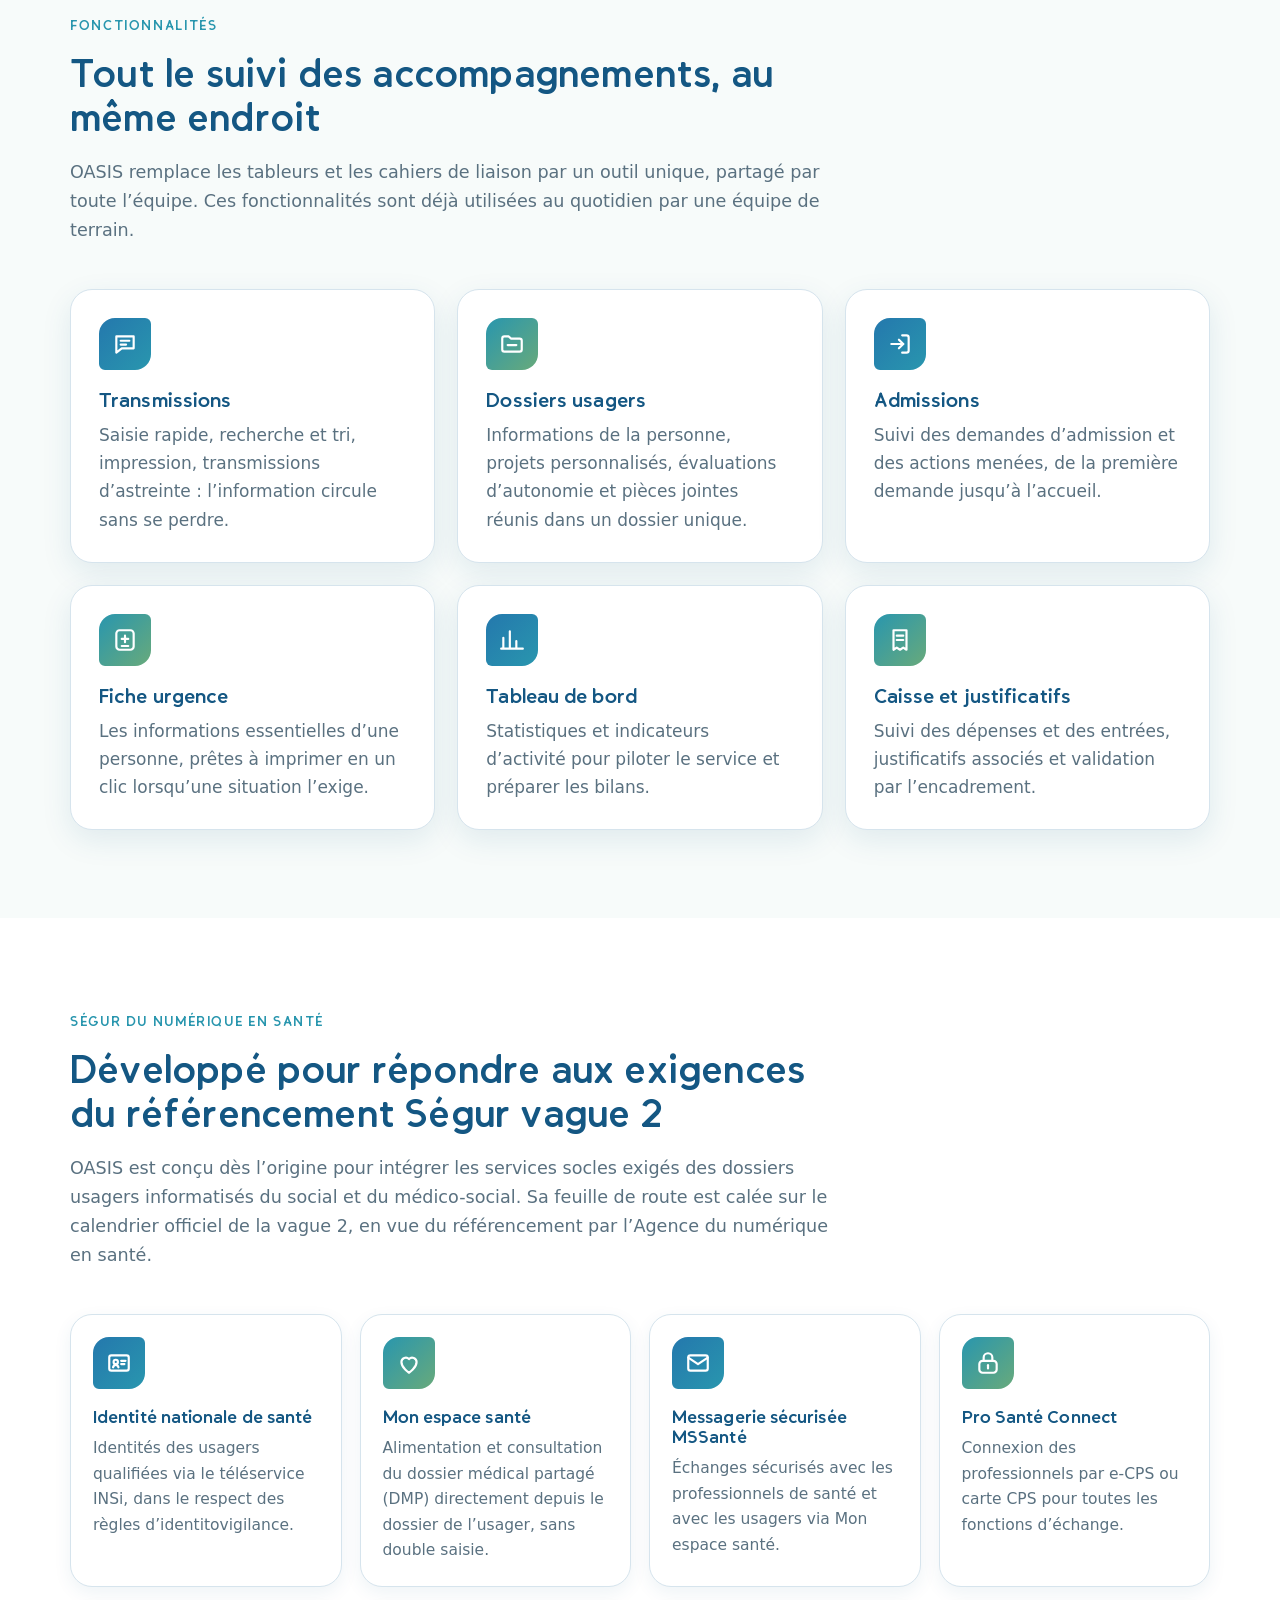
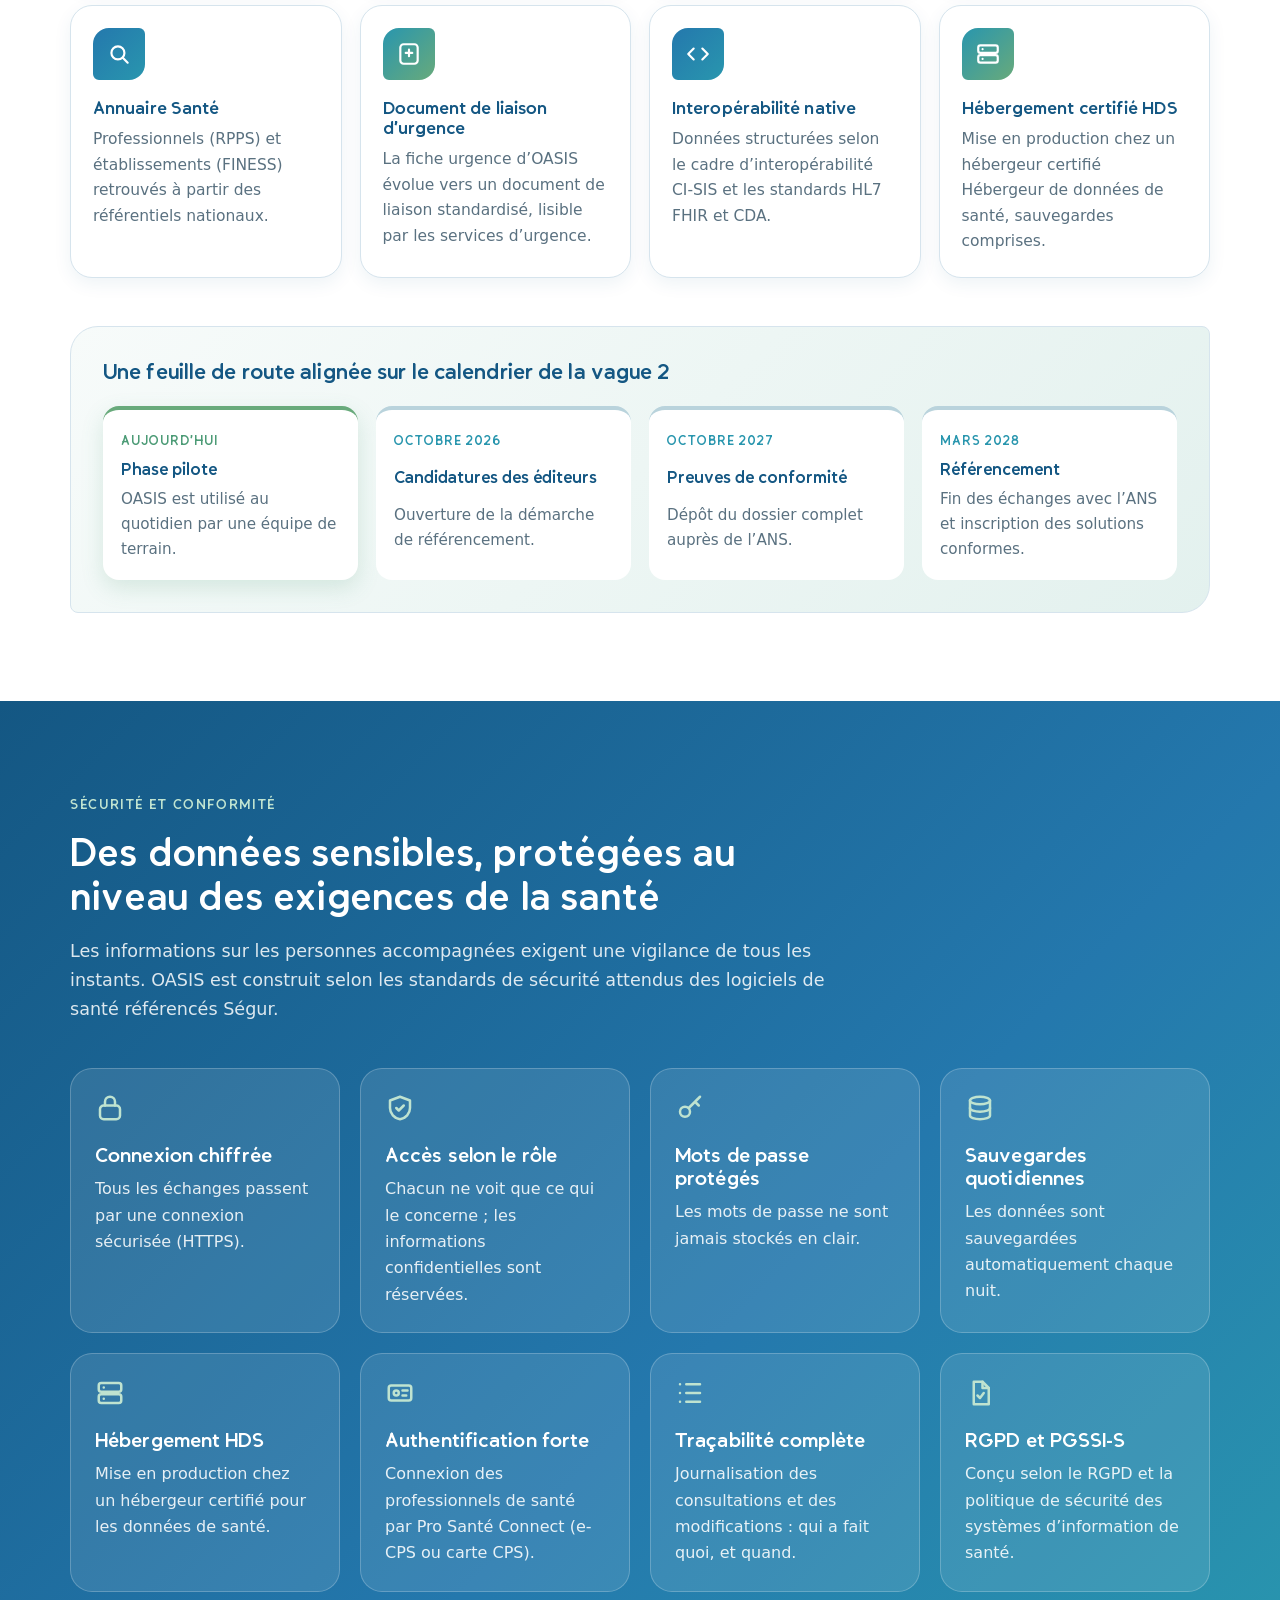
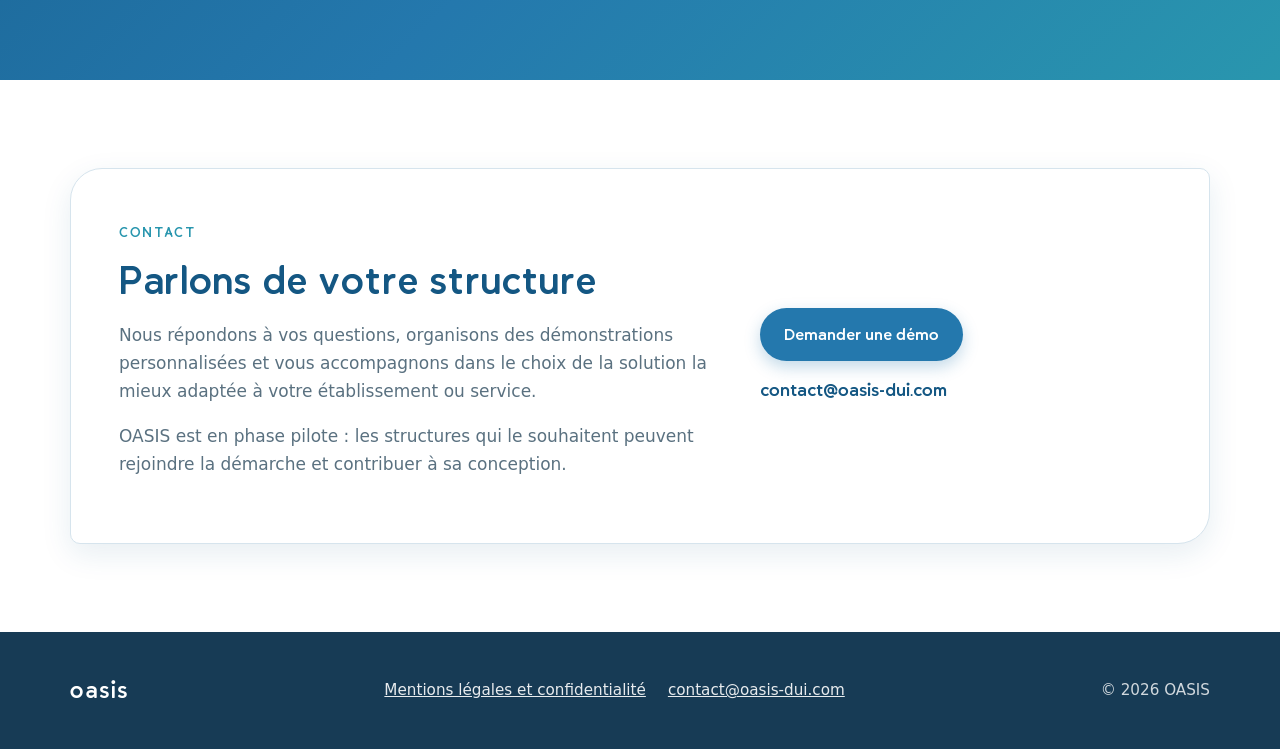
==== commit 2ed27979: "Présentation affirmative du Ségur vague 2 Titres « Développé pour répondre aux exigences du référenc" ====
--- a/index.html
+++ b/index.html
@@ -41,8 +41,8 @@
         <div class="conteneur heros-grille">
             <div>
                 <p class="statut-projet">
-                    <svg viewBox="0 0 24 24" fill="none" stroke="currentColor" stroke-width="2" stroke-linecap="round" stroke-linejoin="round" aria-hidden="true"><circle cx="12" cy="12" r="9"/><path d="M12 7v5l3 2"/></svg>
-                    En cours de développement · en vue du référencement Ségur&nbsp;vague&nbsp;2
+                    <svg viewBox="0 0 24 24" fill="none" stroke="currentColor" stroke-width="2" stroke-linecap="round" stroke-linejoin="round" aria-hidden="true"><path d="M12 3l8 3v6c0 4.5-3.4 8.2-8 9-4.6-.8-8-4.5-8-9V6z"/><path d="M9 12l2 2 4-4"/></svg>
+                    Développé pour répondre aux exigences du Ségur&nbsp;vague&nbsp;2
                 </p>
                 <span class="surtitre">Logiciel DUI · social et médico-social</span>
                 <h1>La gestion des dossiers usagers, pensée avec le terrain</h1>
@@ -197,50 +197,76 @@
         <div class="conteneur">
             <div class="section-entete">
                 <span class="surtitre">Ségur du numérique en santé</span>
-                <h2>Conçu pour le référencement Ségur&nbsp;vague&nbsp;2</h2>
-                <p>OASIS est développé pour répondre aux exigences de la vague&nbsp;2 du Ségur du numérique pour les dossiers usagers informatisés du social et du médico-social. Les fonctions ci-dessous sont en cours de développement.</p>
-            </div>
-            <div class="feuille-route">
-                <article class="jalon">
-                    <span class="etiquette etiquette-encours">En cours</span>
-                    <h3>Identité nationale de santé (INS)</h3>
-                    <p>Récupération et qualification de l’identité des usagers via le téléservice INSi, dans le respect des règles d’identitovigilance.</p>
-                </article>
-                <article class="jalon">
-                    <span class="etiquette etiquette-encours">En cours</span>
-                    <h3>Mon espace santé (DMP)</h3>
-                    <p>Alimentation et consultation des documents de l’usager directement depuis son dossier, sans double saisie.</p>
-                </article>
-                <article class="jalon">
-                    <span class="etiquette etiquette-encours">En cours</span>
+                <h2>Développé pour répondre aux exigences du référencement Ségur&nbsp;vague&nbsp;2</h2>
+                <p>OASIS est conçu dès l’origine pour intégrer les services socles exigés des dossiers usagers informatisés du social et du médico-social. Sa feuille de route est calée sur le calendrier officiel de la vague&nbsp;2, en vue du référencement par l’Agence du numérique en santé.</p>
+            </div>
+            <div class="cartes cartes-quatre">
+                <article class="carte carte-compacte">
+                    <div class="pastille" aria-hidden="true"><svg viewBox="0 0 24 24" fill="none" stroke="currentColor" stroke-width="2" stroke-linecap="round" stroke-linejoin="round"><rect x="3" y="5" width="18" height="14" rx="2"/><circle cx="9" cy="11" r="2"/><path d="M6.5 16c.5-1.5 1.5-2.2 2.5-2.2s2 .7 2.5 2.2M14 10h4M14 13h3"/></svg></div>
+                    <h3>Identité nationale de santé</h3>
+                    <p>Identités des usagers qualifiées via le téléservice INSi, dans le respect des règles d’identitovigilance.</p>
+                </article>
+                <article class="carte carte-compacte">
+                    <div class="pastille pastille-verte" aria-hidden="true"><svg viewBox="0 0 24 24" fill="none" stroke="currentColor" stroke-width="2" stroke-linecap="round" stroke-linejoin="round"><path d="M12 21s-7-4.5-7-10a4 4 0 0 1 7-2.6A4 4 0 0 1 19 11c0 5.5-7 10-7 10z"/></svg></div>
+                    <h3>Mon espace santé</h3>
+                    <p>Alimentation et consultation du dossier médical partagé (DMP) directement depuis le dossier de l’usager, sans double saisie.</p>
+                </article>
+                <article class="carte carte-compacte">
+                    <div class="pastille" aria-hidden="true"><svg viewBox="0 0 24 24" fill="none" stroke="currentColor" stroke-width="2" stroke-linecap="round" stroke-linejoin="round"><rect x="3" y="5" width="18" height="14" rx="2"/><path d="M3 7l9 6 9-6"/></svg></div>
                     <h3>Messagerie sécurisée MSSanté</h3>
-                    <p>Échanges sécurisés avec les professionnels de santé, et avec les usagers via la messagerie de Mon espace santé.</p>
-                </article>
-                <article class="jalon">
-                    <span class="etiquette etiquette-encours">En cours</span>
+                    <p>Échanges sécurisés avec les professionnels de santé et avec les usagers via Mon espace santé.</p>
+                </article>
+                <article class="carte carte-compacte">
+                    <div class="pastille pastille-verte" aria-hidden="true"><svg viewBox="0 0 24 24" fill="none" stroke="currentColor" stroke-width="2" stroke-linecap="round" stroke-linejoin="round"><rect x="4" y="10" width="16" height="11" rx="3"/><path d="M8 10V7a4 4 0 0 1 8 0v3"/><path d="M12 14v3"/></svg></div>
                     <h3>Pro Santé Connect</h3>
-                    <p>Connexion des professionnels avec leur e-CPS ou leur carte CPS pour les fonctions d’échange.</p>
-                </article>
-                <article class="jalon">
-                    <span class="etiquette etiquette-encours">En cours</span>
+                    <p>Connexion des professionnels par e-CPS ou carte CPS pour toutes les fonctions d’échange.</p>
+                </article>
+                <article class="carte carte-compacte">
+                    <div class="pastille" aria-hidden="true"><svg viewBox="0 0 24 24" fill="none" stroke="currentColor" stroke-width="2" stroke-linecap="round" stroke-linejoin="round"><circle cx="11" cy="11" r="6"/><path d="M20 20l-4.5-4.5"/></svg></div>
                     <h3>Annuaire Santé</h3>
-                    <p>Recherche des professionnels (RPPS) et des établissements (FINESS) à partir des référentiels nationaux.</p>
-                </article>
-                <article class="jalon">
-                    <span class="etiquette etiquette-encours">En cours</span>
+                    <p>Professionnels (RPPS) et établissements (FINESS) retrouvés à partir des référentiels nationaux.</p>
+                </article>
+                <article class="carte carte-compacte">
+                    <div class="pastille pastille-verte" aria-hidden="true"><svg viewBox="0 0 24 24" fill="none" stroke="currentColor" stroke-width="2" stroke-linecap="round" stroke-linejoin="round"><rect x="4" y="3" width="16" height="18" rx="3"/><path d="M12 8v6M9 11h6"/></svg></div>
                     <h3>Document de liaison d’urgence</h3>
-                    <p>Évolution de la fiche urgence vers un document de liaison au format standardisé, lisible par les services d’urgence.</p>
-                </article>
-                <article class="jalon">
-                    <span class="etiquette etiquette-encours">En cours</span>
-                    <h3>Échanges interopérables</h3>
-                    <p>Données structurées selon les standards d’interopérabilité en santé (cadre d’interopérabilité CI-SIS, HL7 FHIR et CDA).</p>
-                </article>
-                <article class="jalon">
-                    <span class="etiquette etiquette-encours">En cours</span>
+                    <p>La fiche urgence d’OASIS évolue vers un document de liaison standardisé, lisible par les services d’urgence.</p>
+                </article>
+                <article class="carte carte-compacte">
+                    <div class="pastille" aria-hidden="true"><svg viewBox="0 0 24 24" fill="none" stroke="currentColor" stroke-width="2" stroke-linecap="round" stroke-linejoin="round"><path d="M8 7l-5 5 5 5M16 7l5 5-5 5"/></svg></div>
+                    <h3>Interopérabilité native</h3>
+                    <p>Données structurées selon le cadre d’interopérabilité CI-SIS et les standards HL7 FHIR et CDA.</p>
+                </article>
+                <article class="carte carte-compacte">
+                    <div class="pastille pastille-verte" aria-hidden="true"><svg viewBox="0 0 24 24" fill="none" stroke="currentColor" stroke-width="2" stroke-linecap="round" stroke-linejoin="round"><rect x="3" y="4" width="18" height="7" rx="2"/><rect x="3" y="13" width="18" height="7" rx="2"/><path d="M7 7.5h.01M7 16.5h.01"/></svg></div>
                     <h3>Hébergement certifié HDS</h3>
-                    <p>Mise en production chez un hébergeur certifié Hébergeur de données de santé, condition préalable au référencement.</p>
-                </article>
+                    <p>Mise en production chez un hébergeur certifié Hébergeur de données de santé, sauvegardes comprises.</p>
+                </article>
+            </div>
+
+            <div class="calendrier">
+                <h3>Une feuille de route alignée sur le calendrier de la vague&nbsp;2</h3>
+                <ol class="etapes">
+                    <li class="etape etape-active">
+                        <span class="etape-date">Aujourd’hui</span>
+                        <strong>Phase pilote</strong>
+                        <span>OASIS est utilisé au quotidien par une équipe de terrain.</span>
+                    </li>
+                    <li class="etape">
+                        <span class="etape-date">Octobre 2026</span>
+                        <strong>Candidatures des éditeurs</strong>
+                        <span>Ouverture de la démarche de référencement.</span>
+                    </li>
+                    <li class="etape">
+                        <span class="etape-date">Octobre 2027</span>
+                        <strong>Preuves de conformité</strong>
+                        <span>Dépôt du dossier complet auprès de l’ANS.</span>
+                    </li>
+                    <li class="etape">
+                        <span class="etape-date">Mars 2028</span>
+                        <strong>Référencement</strong>
+                        <span>Fin des échanges avec l’ANS et inscription des solutions conformes.</span>
+                    </li>
+                </ol>
             </div>
         </div>
     </section>
@@ -249,60 +275,50 @@
     <section class="section securite" id="securite">
         <div class="conteneur">
             <div class="section-entete">
-                <span class="surtitre">Sécurité et confidentialité</span>
-                <h2>Des données sensibles, protégées à chaque étape</h2>
-                <p>Les informations sur les personnes accompagnées exigent une vigilance de tous les instants. OASIS a été conçu dans ce sens dès le départ.</p>
-            </div>
-            <div class="garanties-groupes">
-                <div>
-                    <h3 class="garanties-titre"><span class="etiquette etiquette-ok">Déjà en place</span></h3>
-                    <div class="garanties">
-                        <div class="garantie">
-                            <svg viewBox="0 0 24 24" fill="none" stroke="currentColor" stroke-width="2" stroke-linecap="round" stroke-linejoin="round" aria-hidden="true"><rect x="4" y="10" width="16" height="11" rx="3"/><path d="M8 10V7a4 4 0 0 1 8 0v3"/></svg>
-                            <h3>Connexion chiffrée</h3>
-                            <p>Tous les échanges passent par une connexion sécurisée (HTTPS).</p>
-                        </div>
-                        <div class="garantie">
-                            <svg viewBox="0 0 24 24" fill="none" stroke="currentColor" stroke-width="2" stroke-linecap="round" stroke-linejoin="round" aria-hidden="true"><path d="M12 3l8 3v6c0 4.5-3.4 8.2-8 9-4.6-.8-8-4.5-8-9V6z"/><path d="M9 12l2 2 4-4"/></svg>
-                            <h3>Accès selon le rôle</h3>
-                            <p>Chacun ne voit que ce qui le concerne ; les informations confidentielles sont réservées.</p>
-                        </div>
-                        <div class="garantie">
-                            <svg viewBox="0 0 24 24" fill="none" stroke="currentColor" stroke-width="2" stroke-linecap="round" stroke-linejoin="round" aria-hidden="true"><circle cx="8" cy="15" r="4"/><path d="M11 12l9-9M16 7l3 3"/></svg>
-                            <h3>Mots de passe protégés</h3>
-                            <p>Les mots de passe ne sont jamais stockés en clair.</p>
-                        </div>
-                        <div class="garantie">
-                            <svg viewBox="0 0 24 24" fill="none" stroke="currentColor" stroke-width="2" stroke-linecap="round" stroke-linejoin="round" aria-hidden="true"><ellipse cx="12" cy="6" rx="8" ry="3"/><path d="M4 6v6c0 1.7 3.6 3 8 3s8-1.3 8-3V6"/><path d="M4 12v6c0 1.7 3.6 3 8 3s8-1.3 8-3v-6"/></svg>
-                            <h3>Sauvegardes quotidiennes</h3>
-                            <p>Les données sont sauvegardées automatiquement chaque nuit.</p>
-                        </div>
-                    </div>
-                </div>
-                <div>
-                    <h3 class="garanties-titre"><span class="etiquette etiquette-encours">En cours · exigences Ségur</span></h3>
-                    <div class="garanties">
-                        <div class="garantie">
-                            <svg viewBox="0 0 24 24" fill="none" stroke="currentColor" stroke-width="2" stroke-linecap="round" stroke-linejoin="round" aria-hidden="true"><rect x="3" y="4" width="18" height="7" rx="2"/><rect x="3" y="13" width="18" height="7" rx="2"/><path d="M7 7.5h.01M7 16.5h.01"/></svg>
-                            <h3>Hébergement HDS</h3>
-                            <p>Données hébergées en France chez un hébergeur certifié pour les données de santé, sauvegardes comprises.</p>
-                        </div>
-                        <div class="garantie">
-                            <svg viewBox="0 0 24 24" fill="none" stroke="currentColor" stroke-width="2" stroke-linecap="round" stroke-linejoin="round" aria-hidden="true"><rect x="3" y="6" width="18" height="12" rx="2"/><circle cx="9" cy="12" r="2"/><path d="M14 10h4M14 14h3"/></svg>
-                            <h3>Authentification forte</h3>
-                            <p>Connexion des professionnels de santé par Pro Santé Connect (e-CPS ou carte CPS).</p>
-                        </div>
-                        <div class="garantie">
-                            <svg viewBox="0 0 24 24" fill="none" stroke="currentColor" stroke-width="2" stroke-linecap="round" stroke-linejoin="round" aria-hidden="true"><path d="M9 5h11M9 12h11M9 19h11"/><path d="M4 5h.01M4 12h.01M4 19h.01"/></svg>
-                            <h3>Traçabilité des accès</h3>
-                            <p>Journalisation des consultations et des modifications des dossiers, pour savoir qui a fait quoi et quand.</p>
-                        </div>
-                        <div class="garantie">
-                            <svg viewBox="0 0 24 24" fill="none" stroke="currentColor" stroke-width="2" stroke-linecap="round" stroke-linejoin="round" aria-hidden="true"><path d="M7 3h7l5 5v13H7z"/><path d="M14 3v5h5"/><path d="M10 14l2 2 3-4"/></svg>
-                            <h3>RGPD et PGSSI-S</h3>
-                            <p>Mise en conformité avec le RGPD et la politique de sécurité des systèmes d’information de santé (PGSSI-S).</p>
-                        </div>
-                    </div>
+                <span class="surtitre">Sécurité et conformité</span>
+                <h2>Des données sensibles, protégées au niveau des exigences de la santé</h2>
+                <p>Les informations sur les personnes accompagnées exigent une vigilance de tous les instants. OASIS est construit selon les standards de sécurité attendus des logiciels de santé référencés Ségur.</p>
+            </div>
+            <div class="garanties">
+                <div class="garantie">
+                    <svg viewBox="0 0 24 24" fill="none" stroke="currentColor" stroke-width="2" stroke-linecap="round" stroke-linejoin="round" aria-hidden="true"><rect x="4" y="10" width="16" height="11" rx="3"/><path d="M8 10V7a4 4 0 0 1 8 0v3"/></svg>
+                    <h3>Connexion chiffrée</h3>
+                    <p>Tous les échanges passent par une connexion sécurisée (HTTPS).</p>
+                </div>
+                <div class="garantie">
+                    <svg viewBox="0 0 24 24" fill="none" stroke="currentColor" stroke-width="2" stroke-linecap="round" stroke-linejoin="round" aria-hidden="true"><path d="M12 3l8 3v6c0 4.5-3.4 8.2-8 9-4.6-.8-8-4.5-8-9V6z"/><path d="M9 12l2 2 4-4"/></svg>
+                    <h3>Accès selon le rôle</h3>
+                    <p>Chacun ne voit que ce qui le concerne ; les informations confidentielles sont réservées.</p>
+                </div>
+                <div class="garantie">
+                    <svg viewBox="0 0 24 24" fill="none" stroke="currentColor" stroke-width="2" stroke-linecap="round" stroke-linejoin="round" aria-hidden="true"><circle cx="8" cy="15" r="4"/><path d="M11 12l9-9M16 7l3 3"/></svg>
+                    <h3>Mots de passe protégés</h3>
+                    <p>Les mots de passe ne sont jamais stockés en clair.</p>
+                </div>
+                <div class="garantie">
+                    <svg viewBox="0 0 24 24" fill="none" stroke="currentColor" stroke-width="2" stroke-linecap="round" stroke-linejoin="round" aria-hidden="true"><ellipse cx="12" cy="6" rx="8" ry="3"/><path d="M4 6v6c0 1.7 3.6 3 8 3s8-1.3 8-3V6"/><path d="M4 12v6c0 1.7 3.6 3 8 3s8-1.3 8-3v-6"/></svg>
+                    <h3>Sauvegardes quotidiennes</h3>
+                    <p>Les données sont sauvegardées automatiquement chaque nuit.</p>
+                </div>
+                <div class="garantie">
+                    <svg viewBox="0 0 24 24" fill="none" stroke="currentColor" stroke-width="2" stroke-linecap="round" stroke-linejoin="round" aria-hidden="true"><rect x="3" y="4" width="18" height="7" rx="2"/><rect x="3" y="13" width="18" height="7" rx="2"/><path d="M7 7.5h.01M7 16.5h.01"/></svg>
+                    <h3>Hébergement HDS</h3>
+                    <p>Mise en production chez un hébergeur certifié pour les données de santé.</p>
+                </div>
+                <div class="garantie">
+                    <svg viewBox="0 0 24 24" fill="none" stroke="currentColor" stroke-width="2" stroke-linecap="round" stroke-linejoin="round" aria-hidden="true"><rect x="3" y="6" width="18" height="12" rx="2"/><circle cx="9" cy="12" r="2"/><path d="M14 10h4M14 14h3"/></svg>
+                    <h3>Authentification forte</h3>
+                    <p>Connexion des professionnels de santé par Pro Santé Connect (e-CPS ou carte CPS).</p>
+                </div>
+                <div class="garantie">
+                    <svg viewBox="0 0 24 24" fill="none" stroke="currentColor" stroke-width="2" stroke-linecap="round" stroke-linejoin="round" aria-hidden="true"><path d="M9 5h11M9 12h11M9 19h11"/><path d="M4 5h.01M4 12h.01M4 19h.01"/></svg>
+                    <h3>Traçabilité complète</h3>
+                    <p>Journalisation des consultations et des modifications : qui a fait quoi, et quand.</p>
+                </div>
+                <div class="garantie">
+                    <svg viewBox="0 0 24 24" fill="none" stroke="currentColor" stroke-width="2" stroke-linecap="round" stroke-linejoin="round" aria-hidden="true"><path d="M7 3h7l5 5v13H7z"/><path d="M14 3v5h5"/><path d="M10 14l2 2 3-4"/></svg>
+                    <h3>RGPD et PGSSI-S</h3>
+                    <p>Conçu selon le RGPD et la politique de sécurité des systèmes d’information de santé.</p>
                 </div>
             </div>
         </div>
@@ -316,7 +332,7 @@
                     <span class="surtitre">Contact</span>
                     <h2>Parlons de votre structure</h2>
                     <p>Nous répondons à vos questions, organisons des démonstrations personnalisées et vous accompagnons dans le choix de la solution la mieux adaptée à votre établissement ou service.</p>
-                    <p>OASIS étant en cours de développement, nous sommes aussi à l’écoute des structures qui souhaitent contribuer à sa conception.</p>
+                    <p>OASIS est en phase pilote : les structures qui le souhaitent peuvent rejoindre la démarche et contribuer à sa conception.</p>
                 </div>
                 <div class="contact-actions">
                     <a class="bouton bouton-principal" href="mailto:contact@oasis-dui.com?subject=Demande%20de%20d%C3%A9monstration%20OASIS">Demander une démo</a>
--- a/assets/css/style.css
+++ b/assets/css/style.css
@@ -333,52 +333,60 @@
 .garantie svg { width: 30px; height: 30px; color: #bfe3d0; margin-bottom: 12px; }
 .garantie p { margin: 0; color: rgba(255, 255, 255, .88); font-size: 1rem; }
 
-/* Statut du projet et étiquettes */
+/* Bandeau Ségur du héros */
 .statut-projet {
     display: inline-flex;
     align-items: center;
-    gap: .5em;
+    gap: .55em;
     margin: 0 0 1.1rem;
-    padding: .5em 1em;
+    padding: .5em 1.05em;
     border-radius: 14px;
-    background: #fff4d6;
-    border: 1px solid #f0d9a0;
-    color: #7a5310;
+    background: #e3f3ea;
+    border: 1px solid #bfe0cc;
+    color: #235f3f;
     font-size: .92rem;
     font-weight: 600;
 }
 .statut-projet svg { width: 18px; height: 18px; flex: 0 0 18px; }
 
-.etiquette {
-    display: inline-block;
-    padding: .25em .75em;
-    border-radius: 999px;
-    font-family: var(--titre);
-    font-size: .8rem;
-    letter-spacing: .02em;
-}
-.etiquette-encours { background: #fff4d6; color: #7a5310; }
-.etiquette-ok { background: #dff3e6; color: #2d6a45; }
-
-/* Feuille de route Ségur */
-.feuille-route {
+/* Section Ségur */
+.cartes-quatre { grid-template-columns: repeat(4, 1fr); gap: 18px; }
+.carte-compacte { padding: 22px; box-shadow: 0 6px 18px rgba(20, 87, 131, .07); }
+.carte-compacte h3 { font-size: 1.1rem; }
+.carte-compacte p { font-size: .97rem; }
+
+.calendrier {
+    margin-top: 48px;
+    padding: 32px;
+    border-radius: 28px 8px 28px 8px;
+    background: linear-gradient(135deg, var(--creme), var(--sable));
+    border: 1px solid var(--bord);
+}
+.calendrier h3 { font-size: 1.35rem; margin-bottom: 22px; }
+.etapes {
+    list-style: none;
+    margin: 0;
+    padding: 0;
     display: grid;
     grid-template-columns: repeat(4, 1fr);
     gap: 18px;
-}
-.jalon {
-    padding: 22px;
-    border-radius: var(--rayon);
-    background: var(--creme);
-    border: 1px solid var(--bord);
-}
-.jalon .etiquette { margin-bottom: 12px; }
-.jalon h3 { font-size: 1.1rem; }
-.jalon p { margin: 0; color: var(--gris); font-size: .97rem; }
-
-/* Sécurité : deux groupes */
-.garanties-groupes { display: grid; gap: 36px; }
-.garanties-titre { margin: 0 0 14px; }
+    counter-reset: etape;
+}
+.etape {
+    position: relative;
+    display: grid;
+    gap: 4px;
+    padding: 20px 18px 18px;
+    border-radius: 16px;
+    background: var(--blanc);
+    border-top: 4px solid #b9d3dc;
+    color: var(--gris);
+    font-size: .95rem;
+}
+.etape strong { font-family: var(--titre); font-weight: 700; color: var(--petrole); font-size: 1.05rem; }
+.etape-date { font-family: var(--titre); font-size: .8rem; letter-spacing: .08em; text-transform: uppercase; color: var(--turquoise); }
+.etape-active { border-top-color: var(--vert); box-shadow: 0 8px 22px rgba(76, 155, 118, .18); }
+.etape-active .etape-date { color: var(--vert-fonce); }
 
 /* Contact */
 .contact-bloc {
@@ -436,7 +444,7 @@
 /* ---------- Adaptation écrans ---------- */
 @media (max-width: 960px) {
     .cartes { grid-template-columns: repeat(2, 1fr); }
-    .garanties, .feuille-route { grid-template-columns: repeat(2, 1fr); }
+    .garanties, .cartes-quatre, .etapes { grid-template-columns: repeat(2, 1fr); }
 }
 
 @media (max-width: 760px) {
@@ -446,7 +454,8 @@
     .heros-grille, .approche-grille, .contact-bloc { grid-template-columns: 1fr; }
     .maquette-menu span:nth-child(n+3), .col-salarie { display: none; }
     .section { padding: 64px 0; }
-    .cartes, .garanties, .feuille-route { grid-template-columns: 1fr; }
+    .cartes, .garanties, .cartes-quatre, .etapes { grid-template-columns: 1fr; }
+    .calendrier { padding: 22px 18px; }
     .statut-projet { font-size: .85rem; border-radius: 14px; }
     .contact-bloc { padding: 28px 22px; }
     .page-legale dl { grid-template-columns: 1fr; }
